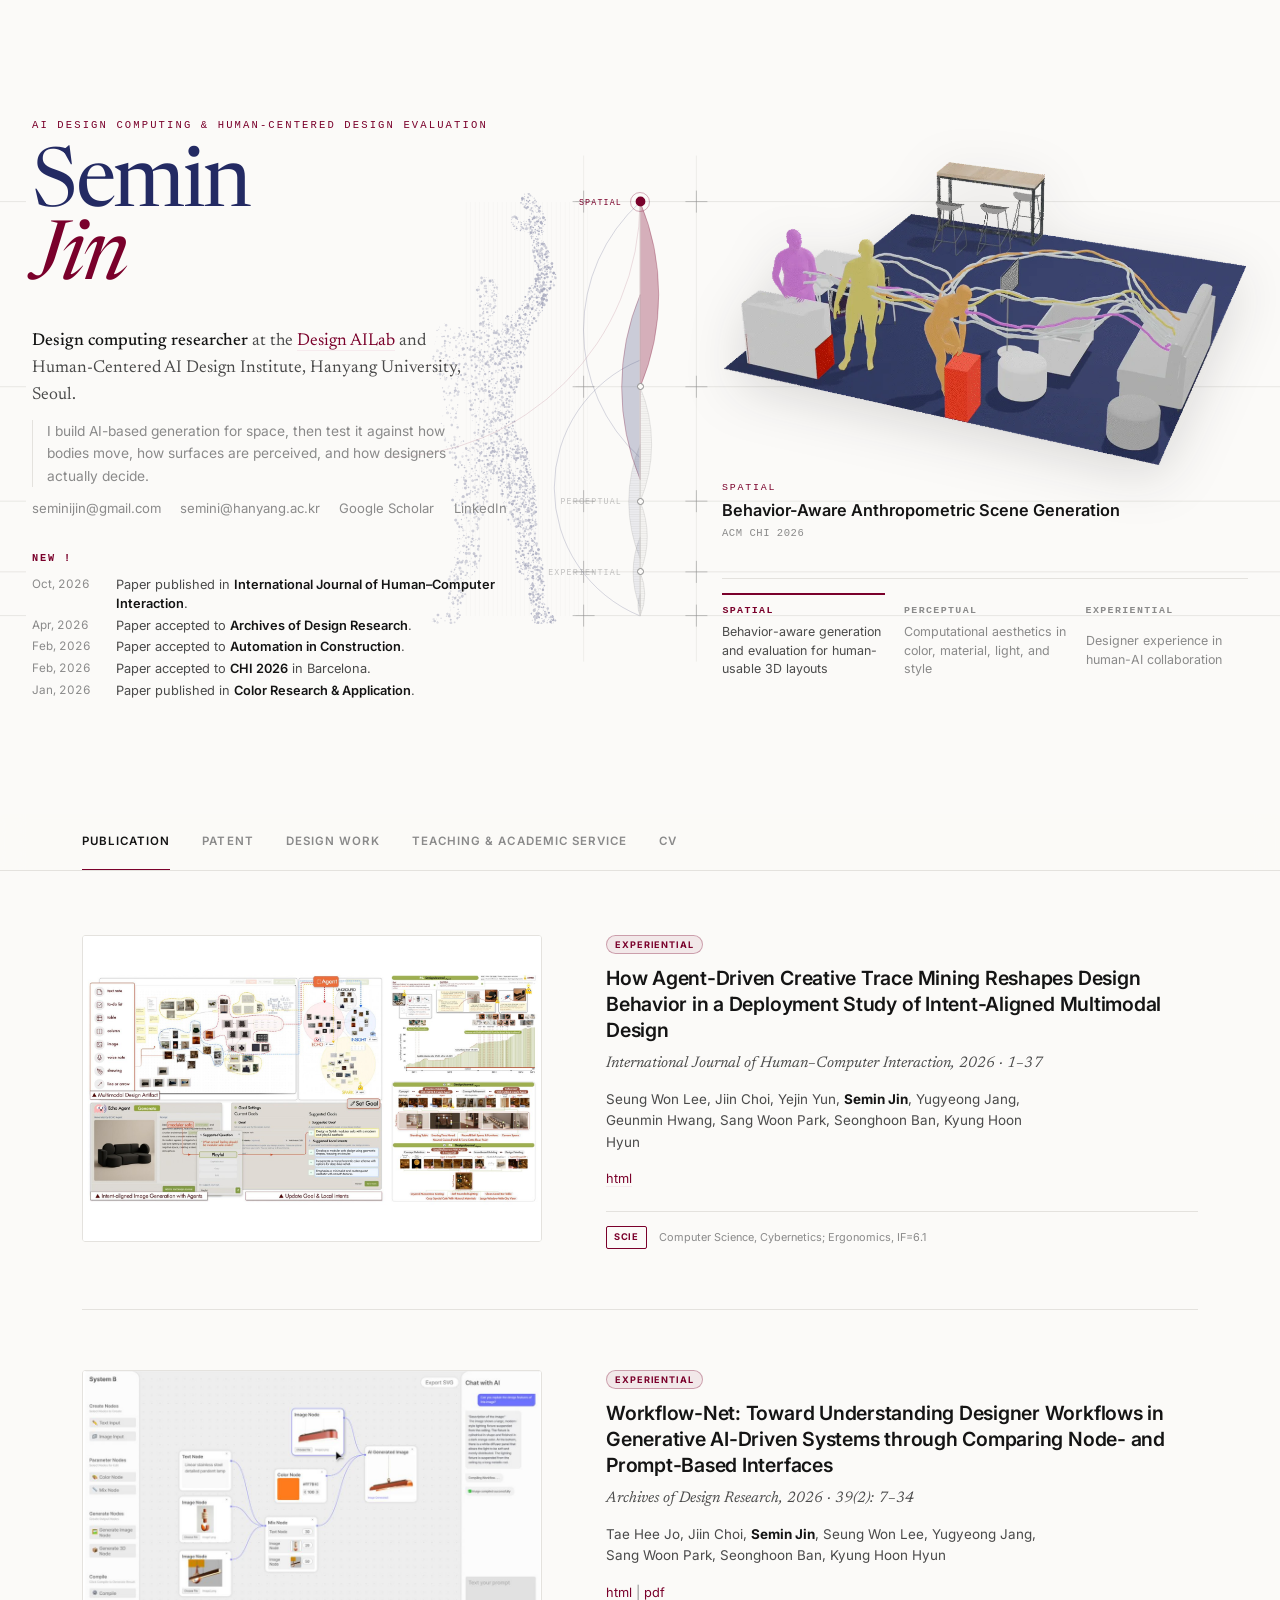
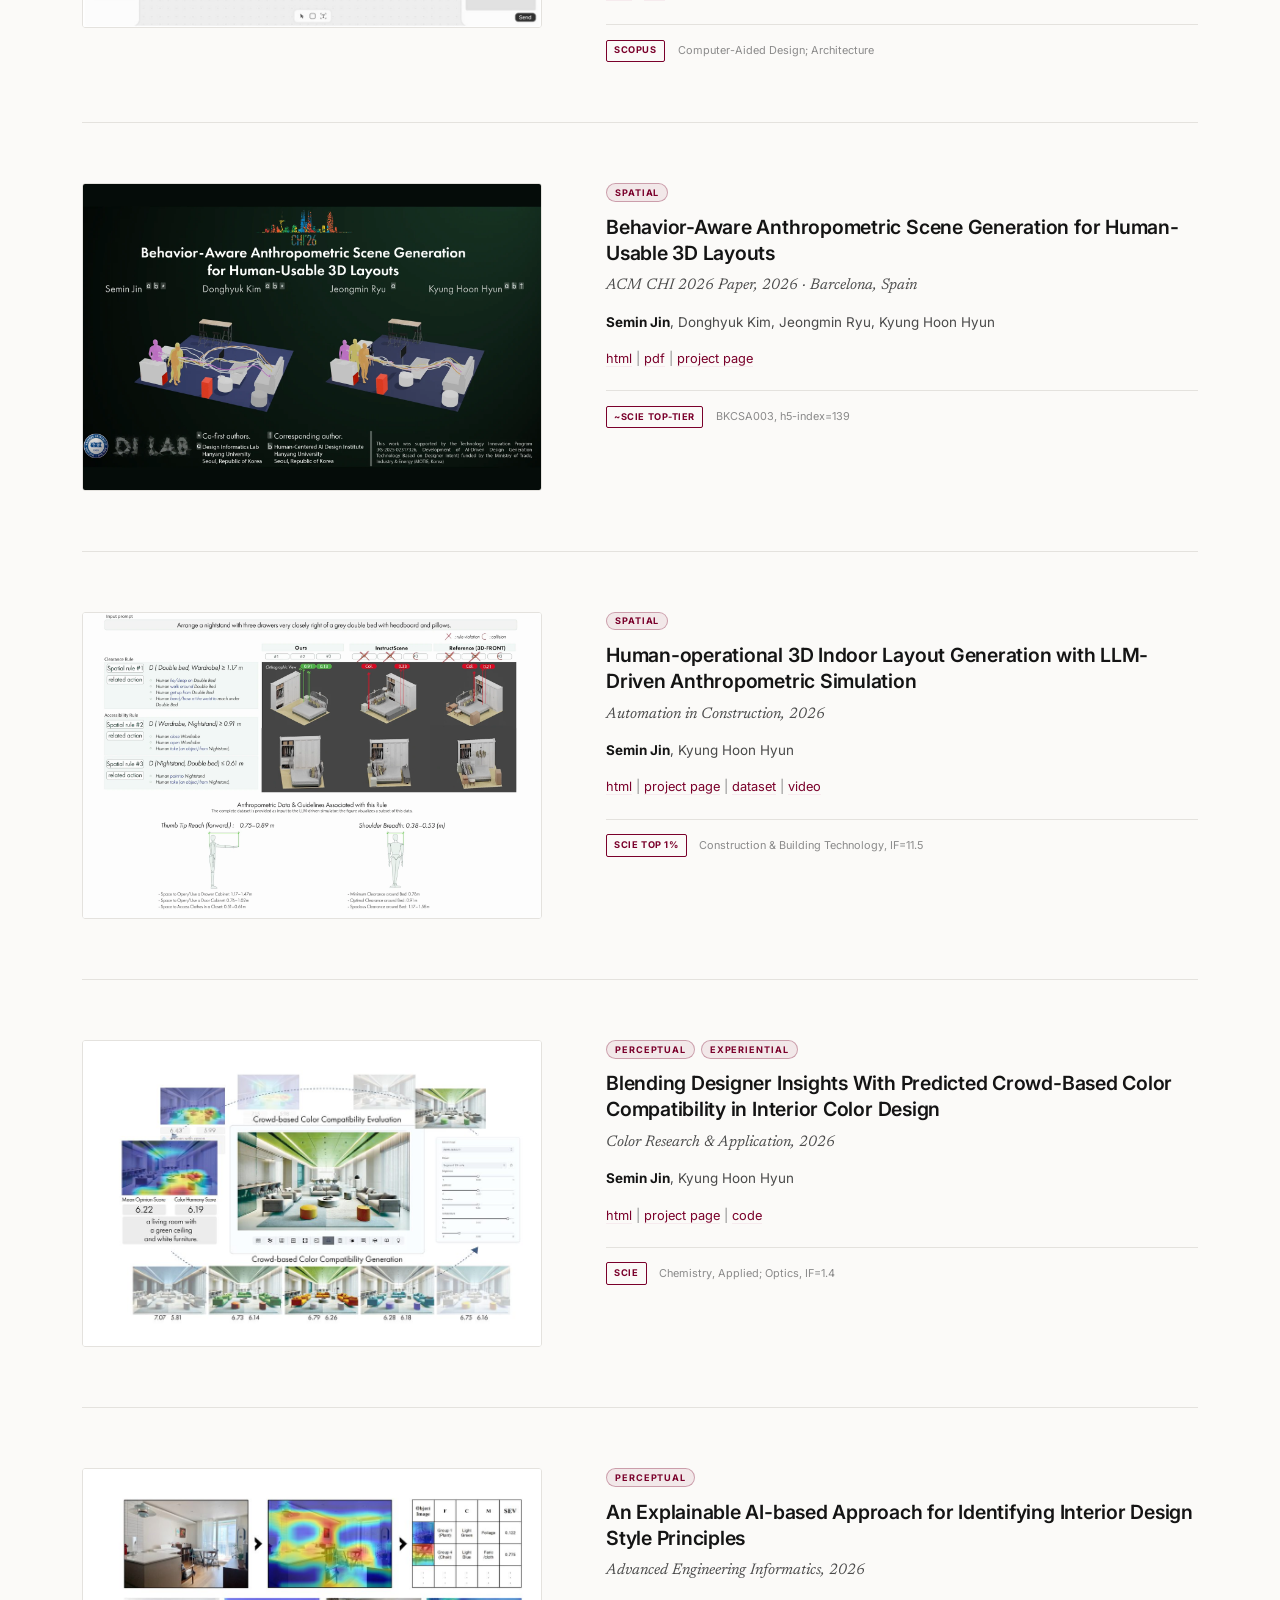
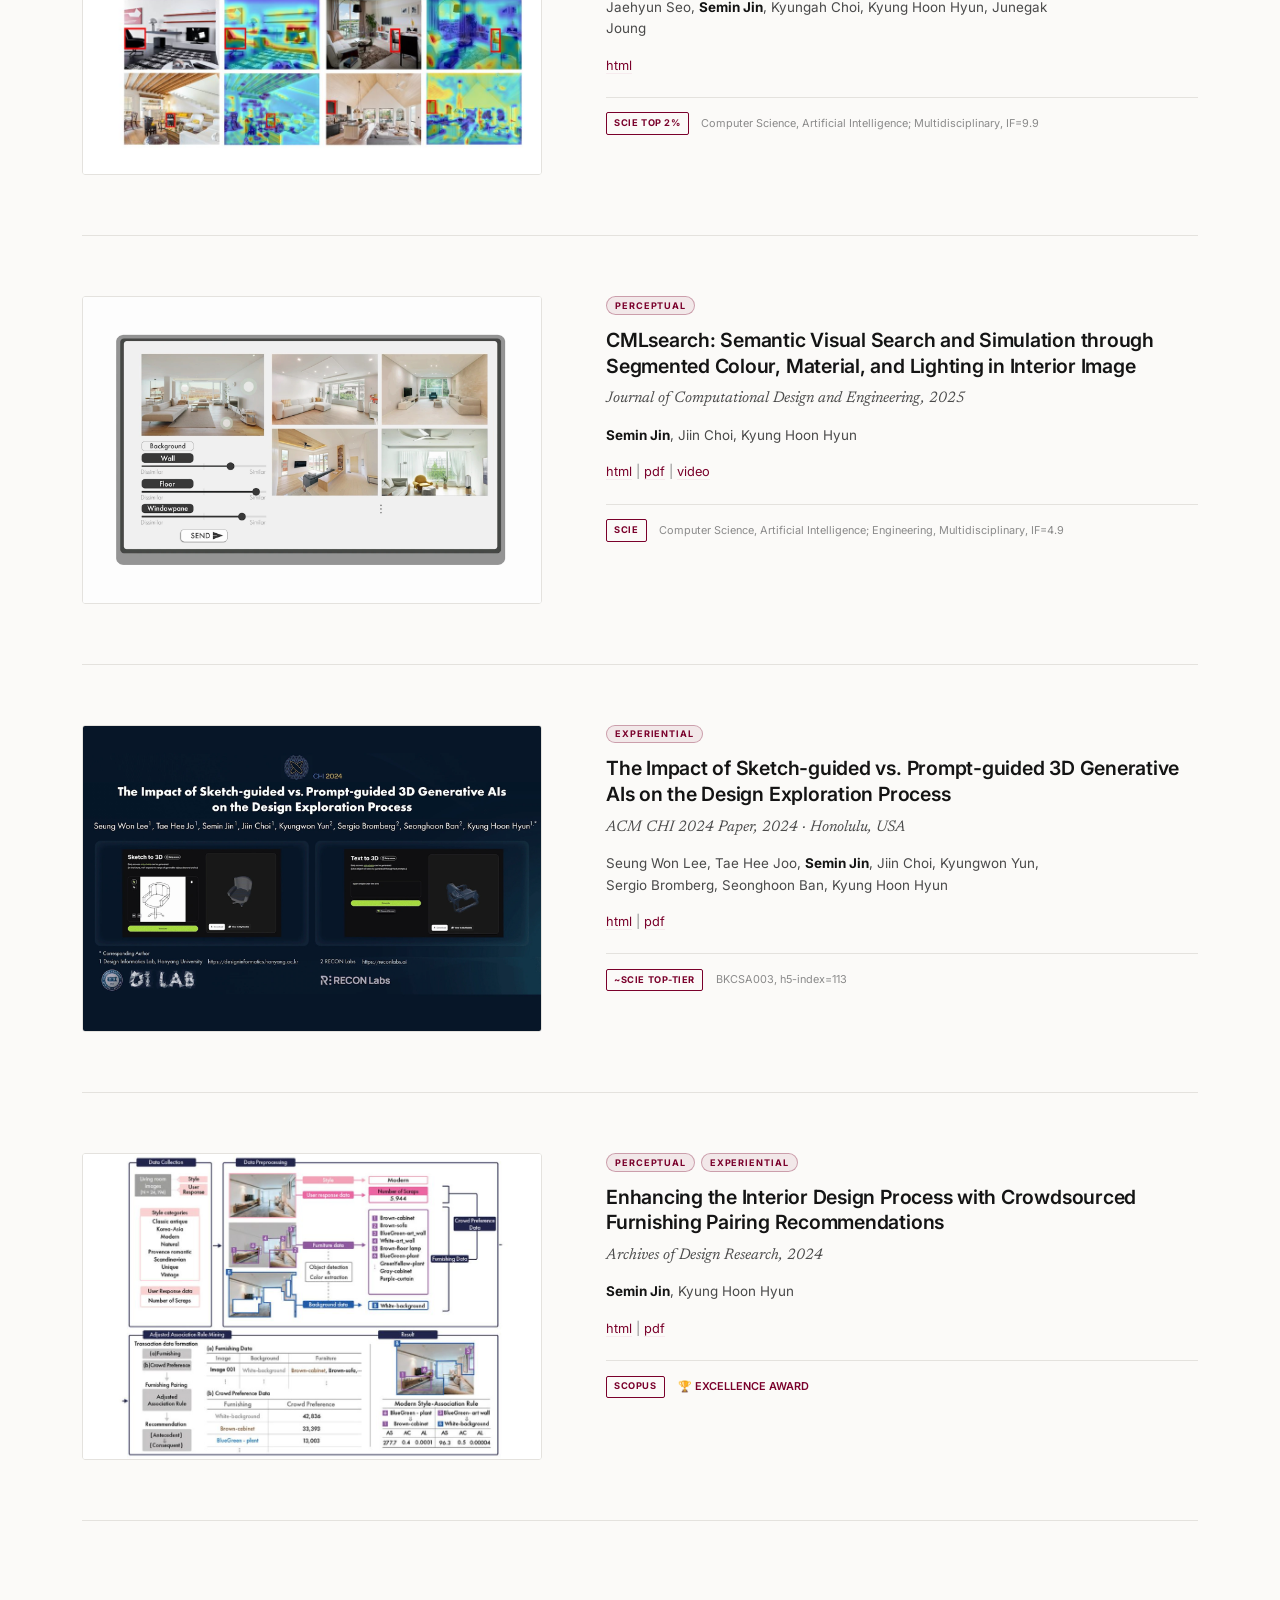
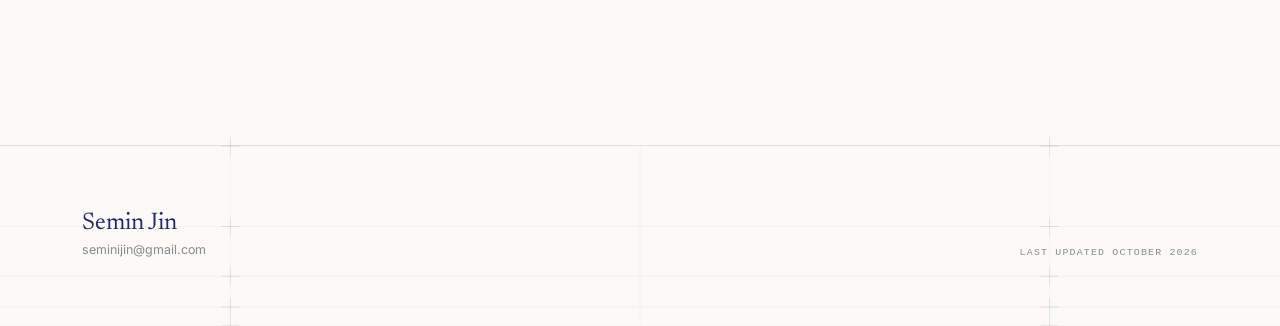
==== index.html @ e32bf622 "Add IJHCI 2026 paper (DesignJournal) with thumbnail - Publication: "How Agent-Driven Creative Trace " ====
<!doctype html>
<html lang="en">
<head>
<meta charset="utf-8">
<meta name="viewport" content="width=device-width, initial-scale=1">
<title>Semin Jin</title>
<meta name="description" content="Semin Jin — Post-doctoral researcher in Interior Architecture Design at Hanyang University. AI design computing and human-centered design evaluation.">
<link rel="preconnect" href="https://fonts.googleapis.com">
<link rel="preconnect" href="https://fonts.gstatic.com" crossorigin>
<link href="https://fonts.googleapis.com/css2?family=Inter:wght@400;500;600;700&family=Newsreader:ital,wght@0,400;0,500;1,400&display=swap" rel="stylesheet">
<link rel="stylesheet" href="assets/css/style.css?v=261012">
<!-- Google tag (gtag.js) -->
<script async src="https://www.googletagmanager.com/gtag/js?id=G-CXLMQJCP3H"></script>
<script>
  window.dataLayer = window.dataLayer || [];
  function gtag(){dataLayer.push(arguments);}
  gtag('js', new Date());
  gtag('config', 'G-CXLMQJCP3H');
</script>
</head>
<body>

<!-- ══════════════════════════════════════════════════
     HERO — 한 화면에 들어가는 고정 높이
       왼쪽  : 이름 · 소개 · 연락처 · News
       가운데: 모듈러 비례 레일 (등간격 아님) + 원호 수열
       오른쪽: 활성 스테이션 미디어 + 하단 가로 축 스트립
     ══════════════════════════════════════════════════ -->
<header class="hero">
  <div class="hero-text" id="hero-text"></div>
  <nav class="lens-rail" id="lens-rail" role="tablist" aria-label="research"></nav>
  <div class="hero-right">
    <div class="lens-stage" id="lens-stage"></div>
    <ul class="axis-strip" id="axis-strip"></ul>
  </div>
</header>

<nav class="tabs">
  <div class="tabs-inner" role="tablist">
    <button class="tab" role="tab" data-panel="publication" aria-selected="true">Publication</button>
    <button class="tab" role="tab" data-panel="patent"      aria-selected="false">Patent</button>
    <button class="tab" role="tab" data-panel="design"      aria-selected="false">Design Work</button>
    <button class="tab" role="tab" data-panel="teaching"    aria-selected="false">Teaching &amp; Academic Service</button>
    <button class="tab" role="tab" data-panel="cv"          aria-selected="false">CV</button>
  </div>
</nav>

<div class="wrap">
  <main id="panel" class="panel is-active"></main>
</div>

<footer class="foot" id="foot"></footer>

<script src="data/site.js?v=261012"></script>
<script src="assets/js/hero.js?v=261012"></script>
<script src="assets/js/app.js?v=261012"></script>
</body>
</html>
---- assets/css/style.css ----
/* ============================================================
   Semin Jin — seminjin.com
   ============================================================ */

:root{
  --ink:#141414;
  --ink-2:#4a4a4a;
  --ink-3:#8a8a8a;
  --line:#e4e2de;
  --bg:#fbfaf8;
  --bg-2:#ffffff;
  --accent:#7a002b;
  --accent-soft:#f6ebee;

  --sp-xs:.5rem; --sp-s:1rem; --sp-m:2rem; --sp-l:4rem; --sp-xl:7rem;
  --maxw:1180px;

  --sans:"Inter","Helvetica Neue",-apple-system,BlinkMacSystemFont,"Apple SD Gothic Neo","Pretendard",sans-serif;
  --serif:"Newsreader","Iowan Old Style","Times New Roman",serif;
  --mono:"SF Mono",ui-monospace,"JetBrains Mono",Menlo,monospace;
}

@media (prefers-color-scheme:dark){
  :root:not([data-theme="light"]){
    --ink:#f0eeea; --ink-2:#b4b0aa; --ink-3:#7e7a75;
    --line:#2b2926; --bg:#111110; --bg-2:#191817;
    --accent:#ef8fa5; --accent-soft:#2a1c1f;
  }
}

*,*::before,*::after{box-sizing:border-box}
html{-webkit-text-size-adjust:100%; scroll-behavior:smooth}
body{
  margin:0; overflow-x:hidden; background:var(--bg); color:var(--ink);
  font-family:var(--sans); font-size:15px; line-height:1.6;
  -webkit-font-smoothing:antialiased;
}
a{color:inherit}
img{max-width:100%; display:block}

.wrap{max-width:var(--maxw); margin:0 auto; padding:0 var(--sp-m)}

/* ---------- 탭 네비게이션 ---------- */
.tabs{
  position:sticky; top:0; z-index:20;
  background:color-mix(in srgb, var(--bg) 88%, transparent);
  backdrop-filter:saturate(180%) blur(12px);
  border-bottom:1px solid var(--line);
}
.tabs-inner{
  max-width:var(--maxw); margin:0 auto; padding:0 var(--sp-m);
  display:flex; gap:var(--sp-m); align-items:center;
  overflow-x:auto; scrollbar-width:none;
}
.tabs-inner::-webkit-scrollbar{display:none}
.tab{
  appearance:none; border:0; background:none; cursor:pointer;
  font:inherit; font-size:.72rem; font-weight:600; letter-spacing:.09em;
  text-transform:uppercase; color:var(--ink-3);
  padding:1.15rem 0; white-space:nowrap;
  border-bottom:2px solid transparent; margin-bottom:-1px;
  transition:color .18s;
}
.tab:hover{color:var(--ink)}
.tab[aria-selected="true"]{color:var(--ink); border-bottom-color:var(--accent)}

/* ---------- 논문 리스트 ---------- */
.panel{padding:var(--sp-l) 0 var(--sp-xl)}
.pub{
  display:grid; grid-template-columns:minmax(0,460px) minmax(0,1fr);
  gap:var(--sp-l); padding:3.75rem 0; border-bottom:1px solid var(--line);
  align-items:start;
}
.pub:first-child{padding-top:0}
@media (max-width:860px){
  .pub{grid-template-columns:1fr; gap:var(--sp-m); padding:2.5rem 0}
}
.pub-media{margin:0; position:relative; overflow:hidden; border-radius:3px}
.pub-thumb{
  border:1px solid var(--line); background:var(--bg-2); border-radius:3px;
  width:100%; height:auto; display:block;      /* 원본 비율 그대로 — 잘리지 않게 */
  transition:transform .55s cubic-bezier(.2,.7,.3,1);
}
.pub-media:hover .pub-thumb{transform:scale(1.02)}
.pub-thumb.empty{
  display:grid; place-content:center; color:var(--ink-3);
  font-size:.6rem; letter-spacing:.14em; aspect-ratio:16/10;
}
.pub-tags{display:flex; flex-wrap:wrap; gap:.35rem; margin-bottom:.8rem}
.tag{
  font-size:.57rem; font-weight:700; letter-spacing:.1em; text-transform:uppercase;
  color:var(--point); border:1px solid color-mix(in srgb, var(--point) 32%, transparent);
  background:color-mix(in srgb, var(--point) 7%, transparent);
  padding:.24rem .5rem; border-radius:999px; line-height:1;
}
.pub-title{font-size:1.22rem; font-weight:600; line-height:1.32; margin:0 0 .5rem; letter-spacing:-.012em}
.pub-venue{font-family:var(--serif); font-style:italic; color:var(--ink-2); font-size:.96rem; margin:0 0 .8rem}
.pub-authors{color:var(--ink-2); font-size:.84rem; margin:0 0 1rem; max-width:56ch}
.pub-authors b{color:var(--ink)}
.pub-links{font-size:.8rem; color:var(--ink-3)}
.pub-links a{color:var(--accent); text-decoration:none; border-bottom:1px solid var(--accent-soft)}
.pub-links a:hover{border-bottom-color:var(--accent)}
.pub-meta{
  margin-top:1.3rem; padding-top:.9rem; border-top:1px solid var(--line);
  display:flex; flex-wrap:wrap; align-items:center; gap:.45rem .8rem;
  font-size:.68rem; color:var(--ink-3);
}
.badge{
  display:inline-block; font-size:.58rem; font-weight:700; letter-spacing:.06em;
  border:1px solid var(--accent); color:var(--accent);
  padding:.18rem .45rem; border-radius:2px;
}
.award{color:var(--accent); font-weight:600; font-size:.68rem}

/* ---------- 특허 ---------- */
.patent{padding:var(--sp-m) 0; border-bottom:1px solid var(--line)}
.patent:first-child{padding-top:0}
.patent-ko{font-size:.9rem; font-weight:600; line-height:1.5; margin:0 0 .25rem}
.patent-en{color:var(--ink-2); font-size:.82rem; font-style:italic; margin:0 0 .7rem}
.patent-authors{font-size:.8rem; color:var(--ink-2); margin:0 0 .3rem}
.patent-no{font-size:.75rem; color:var(--ink-3)}

/* ---------- 디자인 워크 ---------- */
.work{padding:var(--sp-m) 0; border-bottom:1px solid var(--line)}
.work:first-child{padding-top:0}
.work-title{font-family:var(--serif); font-size:1.35rem; font-weight:500; margin:0 0 .4rem}
.work-meta{font-size:.76rem; color:var(--ink-3); margin:0 0 .3rem; white-space:pre-line}
.work-desc{color:var(--ink-2); font-size:.85rem; max-width:62ch; margin:.8rem 0 0}
.work-gallery{display:grid; grid-template-columns:repeat(auto-fill,minmax(200px,1fr)); gap:.6rem; margin-top:var(--sp-s)}
.work-gallery img{border-radius:2px; border:1px solid var(--line)}

/* ---------- 강의/서비스 ---------- */
.section-h{
  font-size:.72rem; font-weight:700; letter-spacing:.09em; text-transform:uppercase;
  color:var(--accent); margin:0 0 var(--sp-s);
}
.list-row{display:grid; grid-template-columns:120px 1fr; gap:var(--sp-s);
  padding:.6rem 0; border-bottom:1px solid var(--line); font-size:.85rem}
.list-row .y{color:var(--ink-3); font-variant-numeric:tabular-nums}
.plain li{list-style:none; padding:.6rem 0; border-bottom:1px solid var(--line); font-size:.85rem}
.plain{margin:0; padding:0}

.panel{display:none}
.panel.is-active{display:block; animation:fade .35s ease}
@keyframes fade{from{opacity:0; transform:translateY(6px)} to{opacity:1; transform:none}}

.btn{
  display:inline-block; text-decoration:none; font-size:.78rem; font-weight:600;
  letter-spacing:.04em; border:1px solid var(--accent); color:var(--accent);
  padding:.6rem 1.1rem; border-radius:2px; transition:background .18s,color .18s;
}
.btn:hover{background:var(--accent); color:var(--bg)}


/* ============================================================
   프로젝트 슬라이더 + CV 뷰어
   ============================================================ */
.slider{margin:var(--sp-s) 0 var(--sp-m); outline:none}
.slider:focus-visible .stage{outline:2px solid var(--accent); outline-offset:3px}

.stage{
  position:relative; background:#fff; border:1px solid var(--line);
  border-radius:2px; overflow:hidden; aspect-ratio:16/10;
}
.slide{position:absolute; inset:0; opacity:0; visibility:hidden; transition:opacity .3s}
.slide.on{opacity:1; visibility:visible}
.slide img{width:100%; height:100%; object-fit:contain}
.slide iframe{width:100%; height:100%; border:0; display:block}

.nav{
  position:absolute; top:50%; transform:translateY(-50%);
  appearance:none; cursor:pointer; width:34px; height:34px; border-radius:50%;
  border:1px solid var(--line); background:color-mix(in srgb,#fff 88%,transparent);
  color:var(--ink); font-size:1.1rem; line-height:1;
  display:grid; place-content:center; transition:.16s; opacity:0;
}
.stage:hover .nav, .slider:focus-within .nav{opacity:1}
.nav:hover{background:var(--accent); color:#fff; border-color:var(--accent)}
.nav.prev{left:10px} .nav.next{right:10px}
@media (hover:none){.nav{opacity:1}}

.counter{
  position:absolute; right:10px; bottom:10px;
  font-family:var(--mono); font-size:.66rem; letter-spacing:.06em;
  background:color-mix(in srgb,#fff 88%,transparent); color:var(--ink-2);
  padding:.2rem .5rem; border-radius:2px; border:1px solid var(--line);
}

.thumbs{display:flex; gap:.4rem; margin-top:.5rem; flex-wrap:wrap}
.thumb{
  appearance:none; cursor:pointer; padding:0; width:68px; height:44px;
  border:1px solid var(--line); border-radius:2px; overflow:hidden;
  background:#fff; opacity:.55; transition:.16s;
}
.thumb img{width:100%; height:100%; object-fit:cover}
.thumb:hover{opacity:.85}
.thumb.on{opacity:1; border-color:var(--accent); box-shadow:0 0 0 1px var(--accent)}
.thumb-play{color:var(--accent); font-size:.9rem}

/* CV */
.cv-bar{
  display:flex; align-items:center; justify-content:space-between;
  gap:var(--sp-s); flex-wrap:wrap; margin-bottom:var(--sp-s);
}
.cv-note{color:var(--ink-2); font-size:.82rem; max-width:44ch}
.cv-view{
  width:100%; height:min(78vh,900px); border:1px solid var(--line);
  border-radius:2px; background:#fff; display:block;
}
@media (max-width:760px){
  .cv-view{height:60vh}
  .thumb{width:56px; height:38px}
}
.cv-fallback{font-size:.78rem; color:var(--ink-3); margin:.7rem 0 0; text-align:center}
.cv-fallback a{color:var(--accent)}

[hidden]{display:none !important}

/* 슬라이드 캡션 */
.caps{position:relative; margin-top:.9rem; min-height:5.5rem}
.cap{position:absolute; inset:0; opacity:0; visibility:hidden; transition:opacity .28s}
.cap.on{opacity:1; visibility:visible; position:relative}
.cap-title{
  font-size:.82rem; font-weight:700; letter-spacing:.01em;
  color:var(--accent); margin:0 0 .35rem;
}
.cap-text{font-size:.82rem; line-height:1.6; color:var(--ink-2); max-width:64ch; margin:0}
@media (max-width:760px){.caps{min-height:9rem}}

/* 논문 썸네일 — 호버하면 움직임 */
/* ============================================================
   HERO — Research Turntable
   ============================================================ */
:root{
  --navy:#232a63;
  --point:#7a002b;
  --floor:#aeb8d6;
  --floor-line:#96a1c6;
}
@media (prefers-color-scheme:dark){
  :root:not([data-theme="light"]){
    --navy:#aab4ee; --point:#ef8fa5;
    --floor:#252b45; --floor-line:#3f4870;
  }
}

/* ============================================================
   히어로 — 한 화면. 가운데 수직선이 축, 노드는 모듈러 비례.
   ============================================================ */
:root{ --gap-in:.4rem; --rail-w:88px; }

.hero-plate{position:absolute; inset:0; pointer-events:none; z-index:0; overflow:visible}
.pl-rule{stroke:var(--line); stroke-width:.9; opacity:.9}
.pl-vert{stroke:var(--line); stroke-width:.9; opacity:.6}
.pl-cross{stroke:var(--ink-3); stroke-width:1; opacity:.5; fill:none}
.pl-arc{fill:none; stroke:var(--point); stroke-width:.8; opacity:.16}

.hero-grid{position:absolute; inset:0; pointer-events:none; z-index:0}
.hero-figure{position:absolute; pointer-events:none; z-index:0; opacity:.5}
.hero-figure .pose{
  position:absolute; inset:0; width:100%; height:100%; object-fit:contain;
  display:block; opacity:0; transition:opacity .5s ease;
}
.hero-figure .pose.on{opacity:1}
.hero-figure svg{display:block; overflow:visible}
@media (max-width:980px){.hero-figure{display:none}}
.grid-line{position:absolute; height:1px; background:var(--line); opacity:.4}
.grid-line.major{opacity:.8}
.hero > *:not(.hero-grid):not(.hero-figure):not(.hero-plate){position:relative; z-index:1}

.hero{
  position:relative;
  display:grid;
  grid-template-columns:minmax(0,1fr) var(--rail-w) minmax(0,1fr);
  column-gap:clamp(1.4rem,3vw,2.8rem);
  align-items:center;                       /* 늘이지 않고 가운데 정렬 */
  max-width:1400px; margin:0 auto; padding:clamp(1.2rem,2.4vh,2rem) var(--sp-m) clamp(1rem,2vh,1.6rem);
  min-height:calc(100svh - 5.4rem);
}
@media (max-width:980px){
  .hero{grid-template-columns:1fr; min-height:0; row-gap:var(--sp-m); padding:var(--sp-m)}
}

/* ---------- 왼쪽 : 촘촘하게 ---------- */
.hero-text{display:flex; flex-direction:column; gap:1.9rem}
.id-block{display:grid; gap:1rem}
.hero-eyebrow{
  margin:0; font-family:var(--mono); font-size:.66rem; letter-spacing:.2em;
  text-transform:uppercase; color:var(--point); line-height:1.7;
}
@media (max-width:720px){.hero-eyebrow{font-size:.58rem; letter-spacing:.13em}}
.hero-name{
  font-family:var(--serif); font-weight:400;
  font-size:clamp(3rem,6.4vw,5.2rem); line-height:.9;
  letter-spacing:-.03em; margin:0; color:var(--navy);
}
.hero-name em{font-style:italic; color:var(--point)}

.who-block{display:grid; gap:.7rem}
.hero-bio{
  font-family:var(--serif); font-size:1.08rem; line-height:1.55;
  color:var(--ink-2); margin:0; max-width:44ch;
}
.hero-bio b{color:var(--ink); font-weight:500}
.hero-bio a{color:var(--point); text-decoration:none; border-bottom:1px solid var(--accent-soft)}
.hero-bio a:hover{border-bottom-color:var(--point)}
.hero-statement{
  margin:0; font-size:.86rem; line-height:1.62; color:var(--ink-3);
  max-width:46ch; padding-left:.85rem; border-left:1px solid var(--line);
}
.hero-contact{display:flex; flex-wrap:wrap; gap:.35rem 1.2rem; font-size:.82rem}
.hero-contact a{
  color:var(--ink-3); text-decoration:none;
  border-bottom:1px solid transparent; transition:color .18s,border-color .18s;
}
.hero-contact a:hover{color:var(--point); border-bottom-color:var(--point)}

.news-h{
  margin:0 0 .6rem; color:var(--point);
  font-family:var(--mono); font-size:.64rem; font-weight:700;
  letter-spacing:.18em; text-transform:uppercase;
}
.news-block ul{margin:0; padding:0; display:grid; gap:.2rem}
.news-block li{
  list-style:none; display:grid; grid-template-columns:4.6rem 1fr; gap:.65rem;
  color:var(--ink-2); font-size:.8rem; line-height:1.45;
}
.news-block .d{color:var(--ink-3); font-variant-numeric:tabular-nums; font-size:.73rem}
.news-block .t{display:block}
.news-block b{color:var(--ink); font-weight:600}

/* ---------- 가운데 레일 : 짧게, 미디어에 맞춰 ---------- */
.lens-rail{position:relative; width:var(--rail-w); height:clamp(300px,46svh,440px)}
@media (max-width:980px){
  .lens-rail{width:100%; height:56px; max-width:320px; margin:0 auto}
}
.rail-arcs{position:absolute; top:0; overflow:visible; pointer-events:none; color:var(--ink-3)}
.band{color:var(--ink-3); opacity:.16}
.arc-big{fill:none; stroke:var(--navy); stroke-width:.9; opacity:.2}
.leaf .half{
  stroke:var(--ink-3); stroke-width:.55; stroke-opacity:.35;
  transition:fill .5s, stroke .5s, stroke-opacity .5s;
}
.leaf .half.l{fill:color-mix(in srgb, var(--navy) 7%, transparent)}
.leaf .half.r{fill:color-mix(in srgb, var(--ink-3) 6%, transparent)}
.leaf.on .half{stroke:var(--point); stroke-opacity:.5}
.leaf.on .half.l{fill:color-mix(in srgb, var(--navy) 22%, transparent)}
.leaf.on .half.r{fill:color-mix(in srgb, var(--point) 30%, transparent)}
.hatch{stroke:none; opacity:.45; color:var(--ink-3); transition:opacity .5s}
.leaf.on .hatch{opacity:0}

.rail-line{
  position:absolute; top:0; bottom:0; left:50%; width:1px;
  background:var(--line); transform:translateX(-50%); overflow:hidden;
}
.rail-fill{
  display:block; width:100%; height:100%; background:var(--point);
  transform-origin:top center; transform:scaleY(0);
  transition:transform .68s cubic-bezier(.22,1,.28,1);
}
.lens-node{
  appearance:none; border:0; background:none; padding:0; cursor:pointer;
  position:absolute; left:50%; width:20px; height:20px;
  transform:translate(-50%,-50%); display:grid; place-items:center;
}
.node-dot{
  width:7px; height:7px; border-radius:50%;
  background:var(--bg); border:1px solid var(--ink-3);
  transition:background .3s, border-color .3s, transform .3s;
}
.lens-node:hover .node-dot{border-color:var(--point); transform:scale(1.25)}
.lens-node[aria-selected="true"] .node-dot{
  background:var(--point); border-color:var(--point); transform:scale(1.4);
}
.lens-node[aria-selected="true"]::after{
  content:""; position:absolute; width:20px; height:20px; border-radius:50%;
  border:1px solid var(--point); opacity:.3;
}
/* 모듈러 비례 눈금 */
.node-tick{
  position:absolute; right:calc(100% + .5rem); top:50%; transform:translateY(-50%);
  font-family:var(--mono); font-size:.52rem; letter-spacing:.14em;
  text-transform:uppercase; color:var(--ink-3); opacity:.5;
  white-space:nowrap; pointer-events:none; transition:color .3s, opacity .3s;
}
.lens-node[aria-selected="true"] .node-tick{color:var(--point); opacity:1}
@media (max-width:980px){.node-tick{display:none}}

/* ---------- 오른쪽 ---------- */
.hero-right{display:flex; flex-direction:column; gap:.9rem}
.lens-stage{position:relative; display:grid}
.lens-panel{
  grid-area:1/1; display:flex; flex-direction:column; gap:.8rem; justify-content:center;
  transition:transform .62s cubic-bezier(.22,1,.28,1), opacity .2s ease;
  will-change:transform,opacity;
}
.lens-panel.on{
  transform:none; opacity:1; z-index:2; pointer-events:auto;
  transition:transform .62s cubic-bezier(.22,1,.28,1), opacity .3s ease .22s;
}
.lens-panel.before{transform:translateY(-3%); opacity:0; z-index:1; pointer-events:none}
.lens-panel.after {transform:translateY(3%);  opacity:0; z-index:1; pointer-events:none}

/* 미디어는 이미지에 딱 맞게 — 흰 여백 없음 */
.lens-media{
  margin:0; border-radius:2px; overflow:hidden; align-self:start;
  border:1px solid var(--line); background:var(--bg-2);
}
.lens-media img{display:block; width:100%; height:auto}
.lens-panel.is-cutout .lens-media{border:0; background:none; overflow:visible}
.lens-panel.is-cutout .lens-media img{filter:drop-shadow(0 14px 26px rgba(20,20,30,.14))}

.lens-info{display:grid; gap:.2rem}
.lens-key{
  font-family:var(--mono); font-size:.62rem; letter-spacing:.18em;
  text-transform:uppercase; color:var(--point);
}
.lens-link{
  font-size:1.02rem; font-weight:600; color:var(--ink); text-decoration:none;
  justify-self:start; border-bottom:1px solid transparent; line-height:1.35;
}
.lens-link:hover{border-bottom-color:var(--point)}
.lens-venue{font-family:var(--mono); font-size:.66rem; color:var(--ink-3); letter-spacing:.05em}

.axis-strip{
  margin:0; padding:.85rem 0 0; list-style:none;
  display:grid; grid-template-columns:repeat(3,minmax(0,1fr)); gap:1.2rem;
  border-top:1px solid var(--line);
}
@media (max-width:620px){.axis-strip{grid-template-columns:1fr; gap:.6rem}}
.axis{cursor:pointer; display:grid; gap:.25rem; padding-top:.5rem;
  border-top:2px solid transparent; transition:border-color .3s}
.axis.on{border-top-color:var(--point)}
.axis-name{
  font-family:var(--mono); font-size:.62rem; font-weight:700;
  letter-spacing:.14em; text-transform:uppercase;
  color:var(--ink-3); transition:color .3s;
}
.axis.on .axis-name{color:var(--point)}
.axis-desc{font-size:.78rem; line-height:1.5; color:var(--ink-3); transition:color .3s}
.axis.on .axis-desc{color:var(--ink-2)}

@media (prefers-reduced-motion:reduce){
  .lens-panel{transition:opacity .3s}
  .lens-panel.before,.lens-panel.after{transform:none}
  .rail-fill,.hatch{transition:none}
}

/* ============================================================
   푸터 — 히어로의 격자 어휘를 아주 옅게 반복
   ============================================================ */
.foot{
  position:relative; margin-top:var(--sp-xl);
  border-top:1px solid var(--line); background:var(--bg);
  min-height:180px; display:flex; align-items:center;
}
.foot-grid{position:absolute; inset:0; pointer-events:none; overflow:visible}
.fg-rule{stroke:var(--line); stroke-width:.9; opacity:.45}
.fg-vert{stroke:var(--line); stroke-width:.9; opacity:.3}
.fg-cross{stroke:var(--ink-3); stroke-width:1; opacity:.22; fill:none}

.foot-inner{
  position:relative; z-index:1; width:100%;
  display:flex; justify-content:space-between; align-items:flex-end;
  gap:var(--sp-m); padding-top:var(--sp-m); padding-bottom:var(--sp-m);
}
@media (max-width:620px){
  .foot-inner{flex-direction:column; align-items:flex-start; gap:.9rem}
}
.foot-id{display:grid; gap:.3rem}
.foot-name{
  font-family:var(--serif); font-size:1.5rem; color:var(--navy); line-height:1;
}
.foot-id a{
  font-size:.78rem; color:var(--ink-3); text-decoration:none;
  border-bottom:1px solid transparent; transition:color .18s, border-color .18s;
  justify-self:start;
}
.foot-id a:hover{color:var(--point); border-bottom-color:var(--point)}
.foot-meta{
  font-family:var(--mono); font-size:.62rem; letter-spacing:.12em;
  text-transform:uppercase; color:var(--ink-3);
}

/* ============================================================
   모바일 — 수직 레일을 가로 스트립으로
   간격은 데스크탑과 같은 2단계: 그룹 안 .4rem / 그룹 사이 1.7rem
   ============================================================ */
@media (max-width:980px){
  .hero{
    padding:var(--sp-m) var(--sp-m) var(--sp-s);
    row-gap:1.7rem;                       /* 텍스트 · 레일 · 미디어 = 세 덩어리 */
  }

  /* ── 왼쪽 덩어리들 ── */
  .hero-text{gap:1.7rem}                  /* 그룹 사이 */
  .id-block{gap:.7rem}                    /* 눈썹 ↔ 이름 : 한 덩어리 */
  .hero-name{font-size:clamp(2.6rem,13vw,3.6rem)}
  .who-block{gap:.75rem}                  /* 소개 ↔ 철학 ↔ 연락처 */
  .hero-statement{font-size:.82rem; padding-left:.7rem}
  .hero-contact{gap:.4rem 1rem; font-size:.78rem}
  .news-block ul{gap:.4rem}
  .news-h{margin-bottom:.55rem}

  /* ── 가운데: 가로 레일 ── */
  .lens-rail{
    width:100%; max-width:none; height:34px; margin:0;
    border-top:1px solid var(--line); padding-top:16px;
  }
  .rail-line{
    top:calc(50% + 8px); bottom:auto; left:0; right:0;
    width:auto; height:1px; transform:none;
  }
  .rail-fill{transform-origin:left center; transform:scaleX(0)}
  .lens-node{transform:translate(-50%,-50%); width:26px; height:26px}
  .lens-node[aria-selected="true"]::after{width:22px; height:22px}
  .node-tick{display:none}
  .hero-figure{display:none}

  /* ── 오른쪽: 미디어 덩어리 ── */
  .hero-right{gap:.75rem}                 /* 미디어 ↔ 설명 : 한 덩어리 */
  .lens-info{gap:.25rem}
  .lens-panel{gap:.75rem}
  .lens-panel.before{transform:translateY(-1.5%)}
  .lens-panel.after {transform:translateY(1.5%)}

  /* 축 스트립은 별개 덩어리 — 위쪽 여백을 크게 */
  .axis-strip{margin-top:.95rem; padding-top:.95rem; gap:.75rem}
  .axis-desc{font-size:.7rem; line-height:1.45}
  .axis-name{font-size:.54rem; letter-spacing:.1em}

  /* ── 히어로와 탭을 확실히 끊는다 ── */
  .tabs{margin-top:1.7rem; border-top:1px solid var(--line)}
  .tabs-inner{gap:1.2rem}
  .tab{font-size:.66rem; padding:.95rem 0}
  .panel{padding:var(--sp-m) 0 var(--sp-l)}
}

@media (max-width:520px){
  .axis-strip{grid-template-columns:1fr; gap:.45rem}
  .axis{
    display:grid; grid-template-columns:5.6rem 1fr; gap:.6rem;
    align-items:baseline; padding-top:.45rem; border-top:1px solid var(--line);
  }
  .axis.on{border-top-color:var(--point)}
  .hero-news li{grid-template-columns:4.2rem 1fr; gap:.5rem}
}
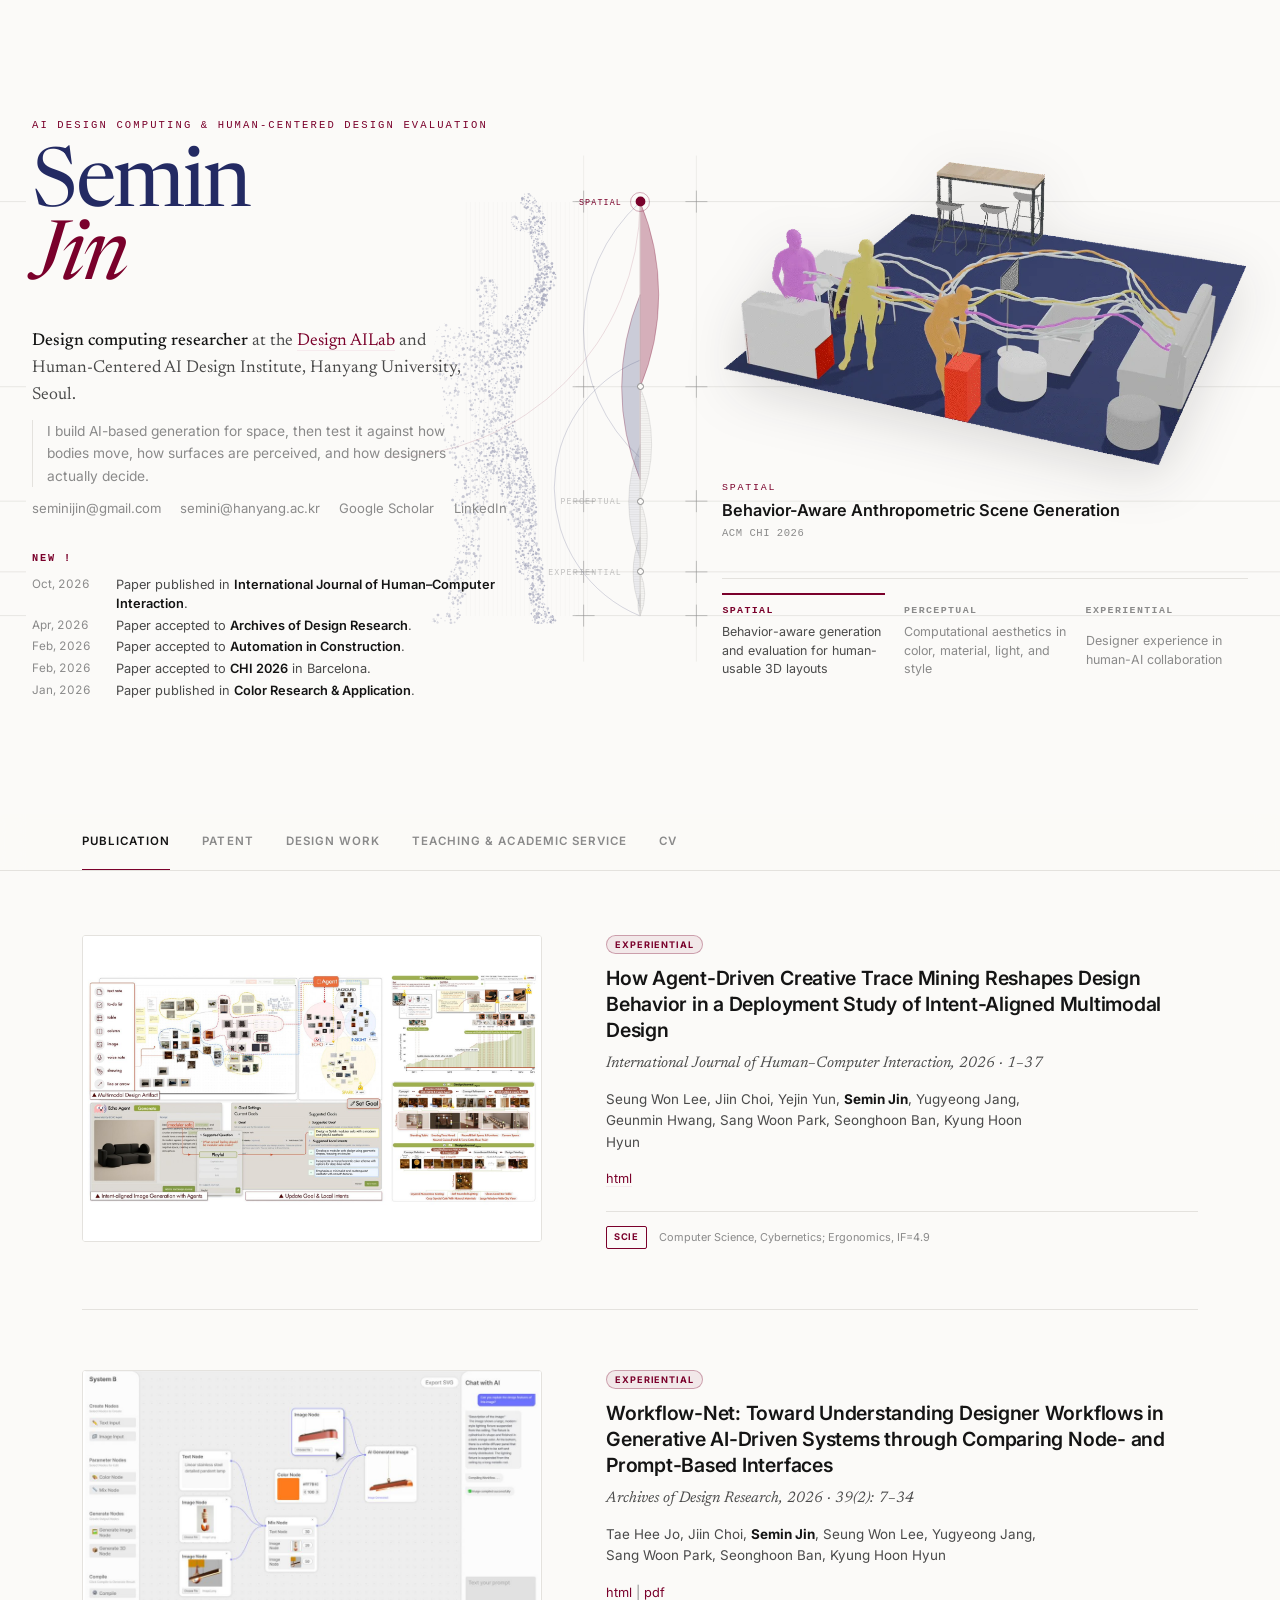
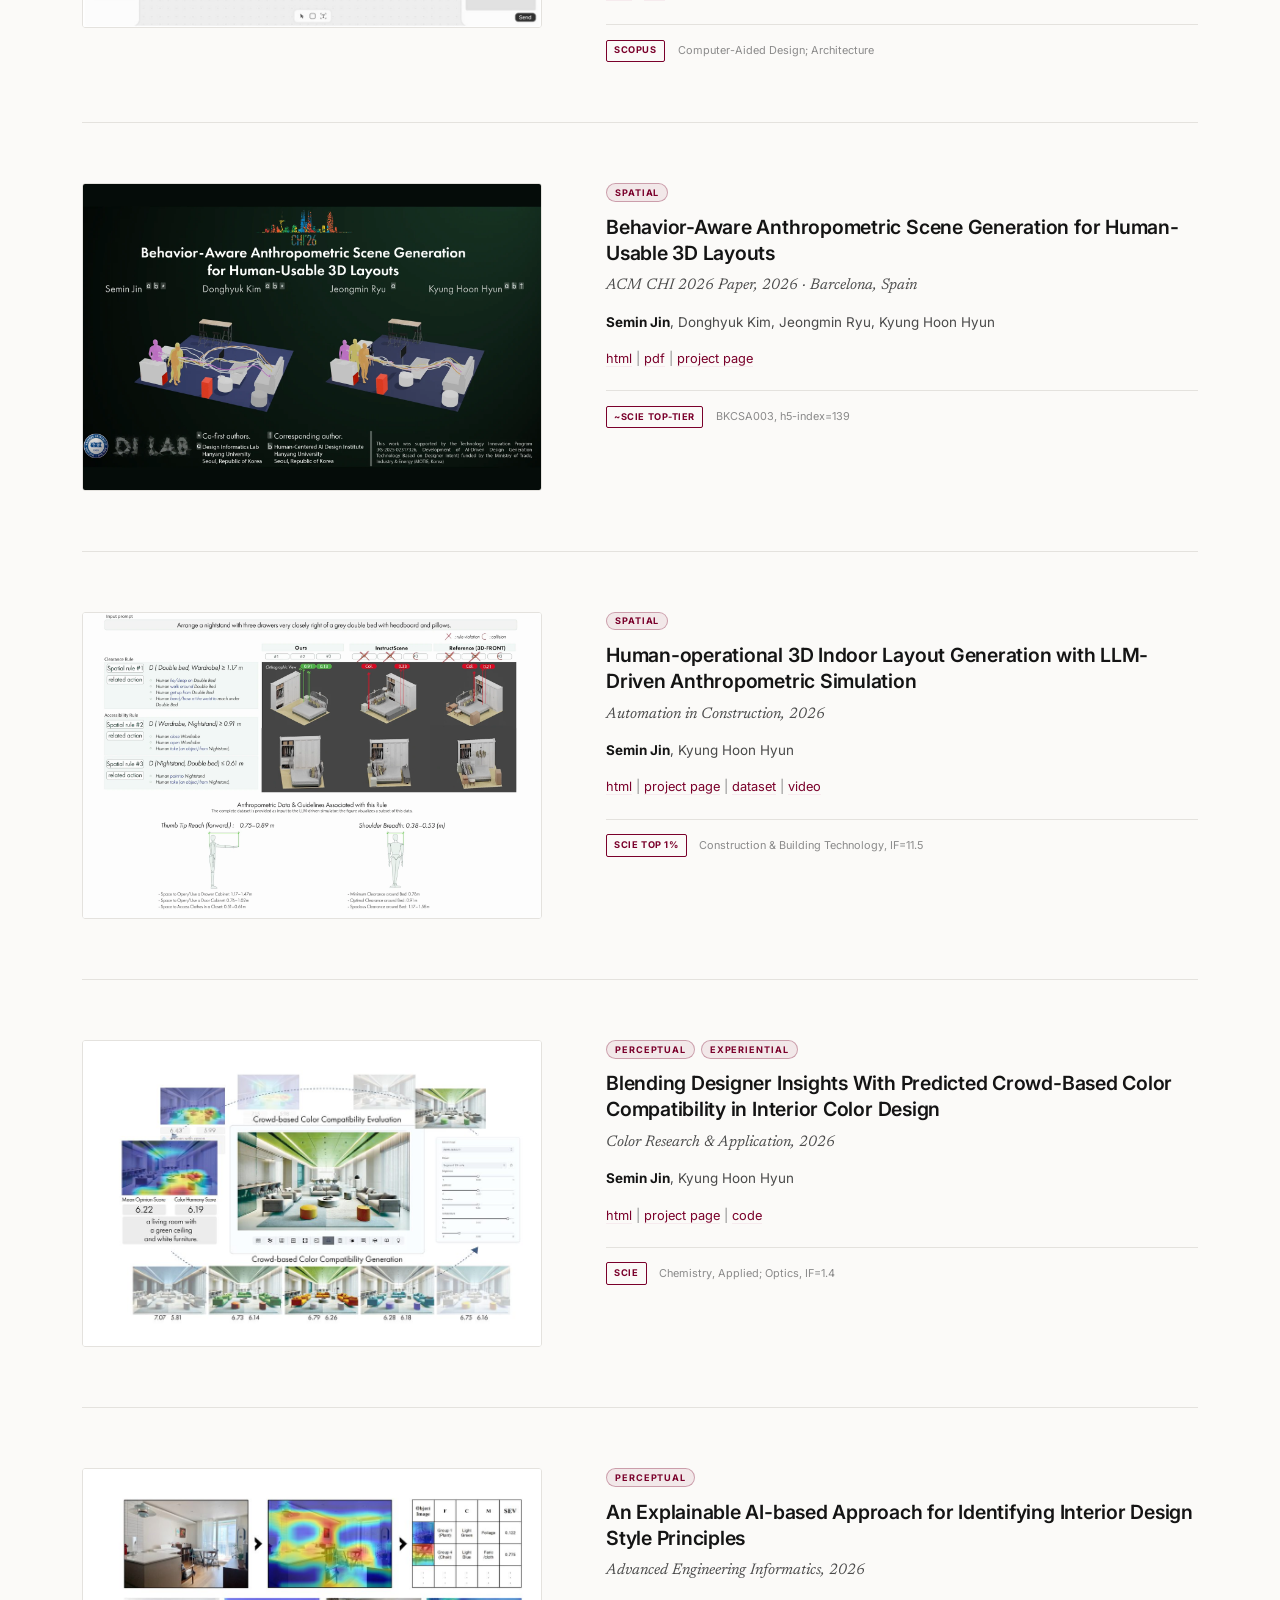
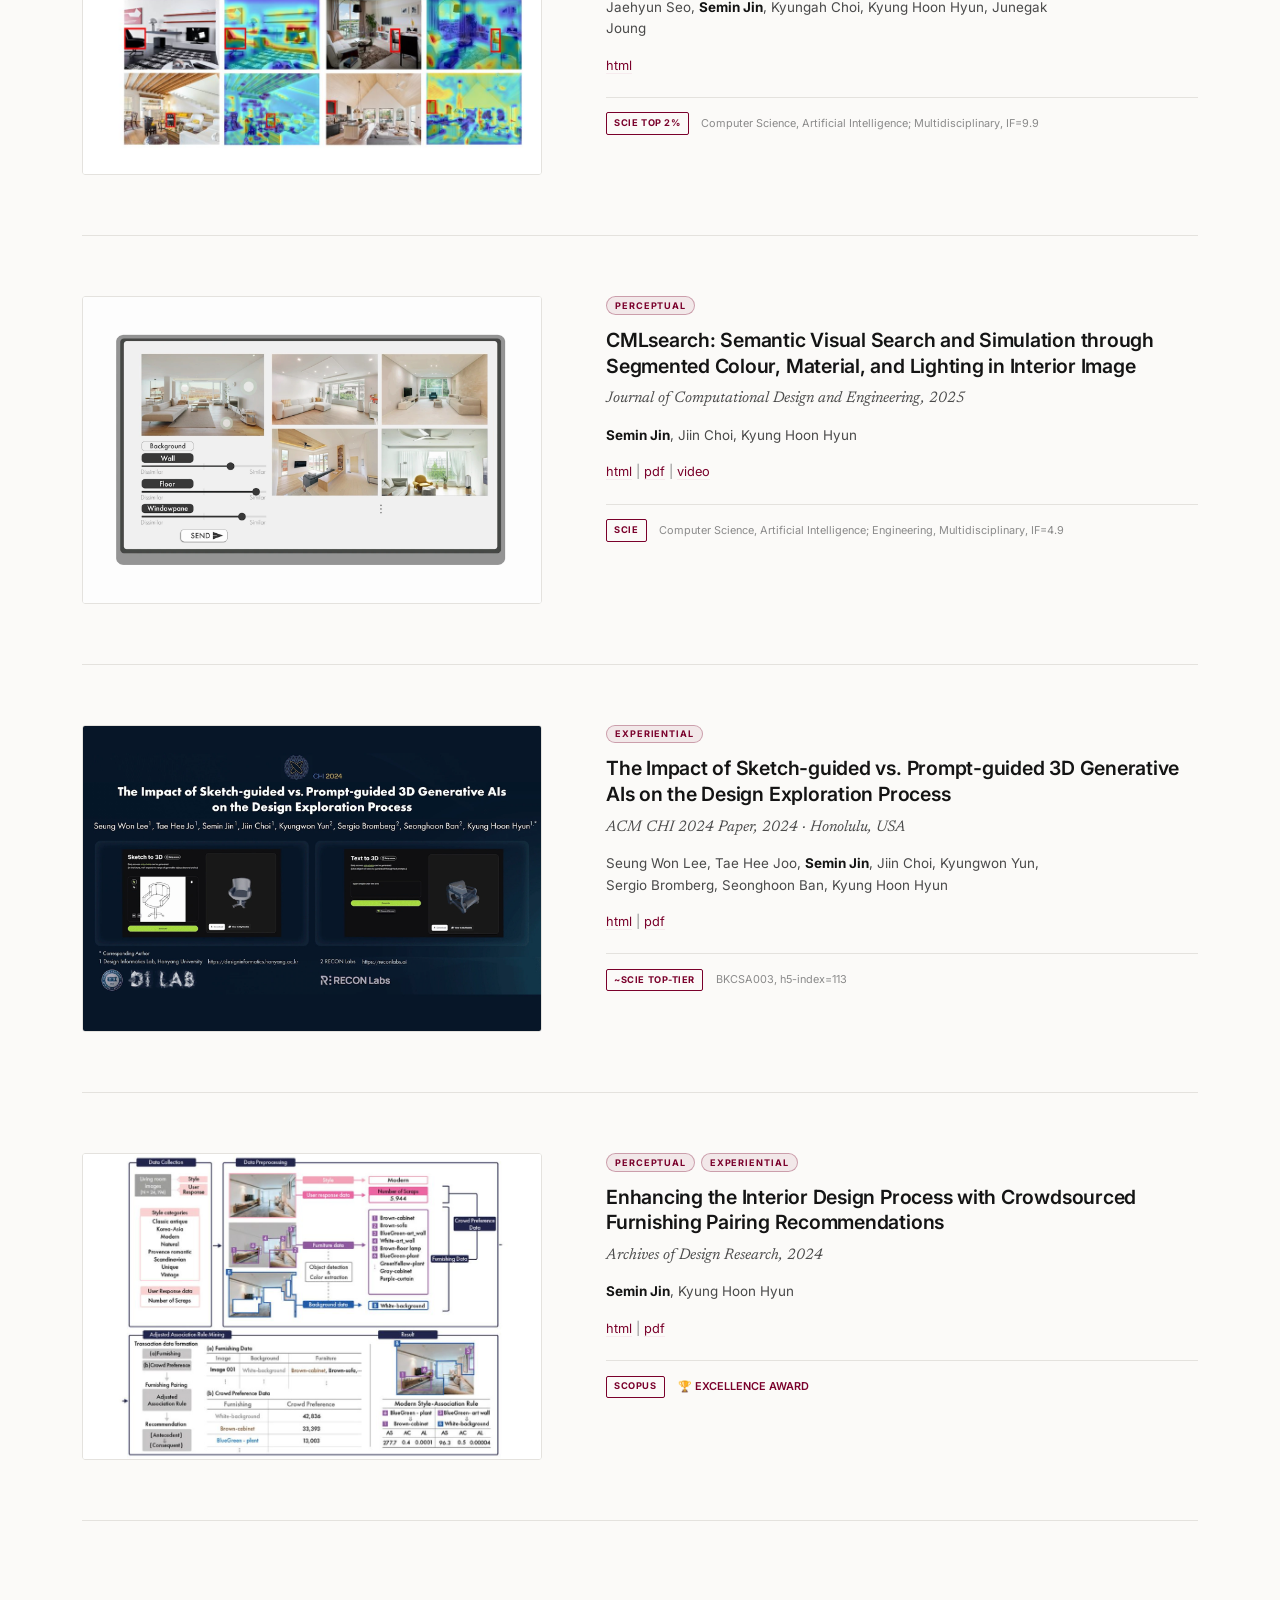
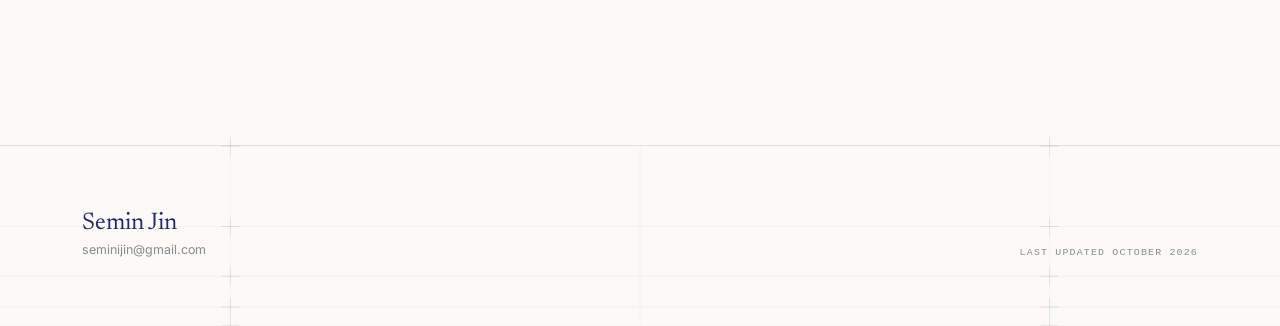
==== commit e7b46800: "Design Work: gallery grid with hover-cycling cards and project pages - Gallery grid replaces the ver" ====
--- a/index.html
+++ b/index.html
@@ -8,7 +8,7 @@
 <link rel="preconnect" href="https://fonts.googleapis.com">
 <link rel="preconnect" href="https://fonts.gstatic.com" crossorigin>
 <link href="https://fonts.googleapis.com/css2?family=Inter:wght@400;500;600;700&family=Newsreader:ital,wght@0,400;0,500;1,400&display=swap" rel="stylesheet">
-<link rel="stylesheet" href="assets/css/style.css?v=261012">
+<link rel="stylesheet" href="assets/css/style.css?v=261013">
 <!-- Google tag (gtag.js) -->
 <script async src="https://www.googletagmanager.com/gtag/js?id=G-CXLMQJCP3H"></script>
 <script>
@@ -51,8 +51,8 @@
 
 <footer class="foot" id="foot"></footer>
 
-<script src="data/site.js?v=261012"></script>
-<script src="assets/js/hero.js?v=261012"></script>
-<script src="assets/js/app.js?v=261012"></script>
+<script src="data/site.js?v=261013"></script>
+<script src="assets/js/hero.js?v=261013"></script>
+<script src="assets/js/app.js?v=261013"></script>
 </body>
 </html>
--- a/assets/css/style.css
+++ b/assets/css/style.css
@@ -120,14 +120,135 @@
 .patent-authors{font-size:.8rem; color:var(--ink-2); margin:0 0 .3rem}
 .patent-no{font-size:.75rem; color:var(--ink-3)}
 
-/* ---------- 디자인 워크 ---------- */
-.work{padding:var(--sp-m) 0; border-bottom:1px solid var(--line)}
-.work:first-child{padding-top:0}
-.work-title{font-family:var(--serif); font-size:1.35rem; font-weight:500; margin:0 0 .4rem}
-.work-meta{font-size:.76rem; color:var(--ink-3); margin:0 0 .3rem; white-space:pre-line}
-.work-desc{color:var(--ink-2); font-size:.85rem; max-width:62ch; margin:.8rem 0 0}
-.work-gallery{display:grid; grid-template-columns:repeat(auto-fill,minmax(200px,1fr)); gap:.6rem; margin-top:var(--sp-s)}
-.work-gallery img{border-radius:2px; border:1px solid var(--line)}
+/* ============================================================
+   디자인 워크 — 갤러리 그리드
+   ============================================================ */
+.filters{display:flex; flex-wrap:wrap; gap:.4rem; margin:0 0 var(--sp-m)}
+.filter{
+  appearance:none; cursor:pointer; font:inherit;
+  font-size:.66rem; font-weight:600; letter-spacing:.08em; text-transform:uppercase;
+  color:var(--ink-3); background:none; border:1px solid var(--line); border-radius:999px;
+  padding:.42rem .85rem; line-height:1; transition:color .18s, border-color .18s, background .18s;
+}
+.filter .n{margin-left:.4rem; font-family:var(--mono); font-weight:400; letter-spacing:0; opacity:.7}
+.filter:hover{color:var(--ink); border-color:var(--ink-3)}
+.filter.on{color:var(--accent); border-color:var(--accent); background:var(--accent-soft)}
+
+.grid{
+  display:grid; grid-template-columns:repeat(auto-fill,minmax(300px,1fr));
+  gap:2.2rem 1.6rem;
+}
+@media (max-width:720px){.grid{grid-template-columns:repeat(auto-fill,minmax(230px,1fr)); gap:1.6rem 1rem}}
+@media (max-width:520px){.grid{grid-template-columns:1fr}}
+
+.card{display:block; text-decoration:none; color:inherit; outline:none}
+.card-media{
+  position:relative; aspect-ratio:3/2; overflow:hidden; border-radius:3px;
+  border:1px solid var(--line); background:var(--bg-2);
+  transition:border-color .25s;
+}
+.card:hover .card-media, .card:focus-visible .card-media{border-color:var(--ink-3)}
+.card:focus-visible .card-media{outline:2px solid var(--accent); outline-offset:3px}
+.card-img{
+  position:absolute; inset:0; width:100%; height:100%; object-fit:cover;
+  opacity:0; transition:opacity .45s ease;
+}
+.card-img.on{opacity:1}
+/* 몇 번째 이미지인지 — 호버 중에만 */
+.card-dots{
+  position:absolute; left:0; right:0; bottom:0; padding:.55rem .6rem;
+  display:flex; gap:.3rem; justify-content:flex-end;
+  background:linear-gradient(to top, rgba(0,0,0,.28), transparent);
+  opacity:0; transition:opacity .25s; pointer-events:none;
+}
+.card:hover .card-dots, .card:focus-visible .card-dots{opacity:1}
+@media (hover:none){.card-dots{opacity:1; background:none}}
+.card-dots i{
+  width:5px; height:5px; border-radius:50%; background:#fff; opacity:.45;
+  transition:opacity .25s, transform .25s;
+}
+.card-dots i.on{opacity:1; transform:scale(1.3)}
+
+.card-body{padding:.8rem .1rem 0}
+.card-title{
+  font-family:var(--serif); font-size:1.12rem; font-weight:500; line-height:1.3;
+  margin:0 0 .3rem; transition:color .18s;
+}
+.card:hover .card-title{color:var(--accent)}
+.card-meta{
+  margin:0; font-family:var(--mono); font-size:.62rem; letter-spacing:.08em;
+  text-transform:uppercase; color:var(--ink-3); display:flex; flex-wrap:wrap; gap:.45rem;
+}
+.card-meta .sep{opacity:.5}
+.card-award{color:var(--accent)}
+
+/* ============================================================
+   디자인 워크 — 프로젝트 상세 페이지 (#design/slug)
+   ============================================================ */
+.back{
+  display:inline-block; font-family:var(--mono); font-size:.66rem; letter-spacing:.12em;
+  text-transform:uppercase; color:var(--ink-3); text-decoration:none;
+  margin-bottom:var(--sp-m); border-bottom:1px solid transparent; transition:color .18s, border-color .18s;
+}
+.back:hover{color:var(--accent); border-bottom-color:var(--accent)}
+
+.project-head{
+  display:grid; grid-template-columns:minmax(0,5fr) minmax(0,7fr); gap:var(--sp-m) var(--sp-l);
+  align-items:start; padding-bottom:var(--sp-m); margin-bottom:var(--sp-m);
+  border-bottom:1px solid var(--line);
+}
+@media (max-width:860px){.project-head{grid-template-columns:1fr; gap:var(--sp-s)}}
+.project-kind{
+  margin:0 0 .7rem; font-family:var(--mono); font-size:.64rem; letter-spacing:.16em;
+  text-transform:uppercase; color:var(--accent);
+}
+.project-title{
+  font-family:var(--serif); font-weight:400; letter-spacing:-.015em;
+  font-size:clamp(1.8rem,3.2vw,2.5rem); line-height:1.12; margin:0 0 .7rem; color:var(--navy);
+}
+.project-meta{font-size:.8rem; color:var(--ink-3); margin:0 0 .4rem; white-space:pre-line}
+.project-intro{padding-top:.25rem}
+.project-desc{
+  font-family:var(--serif); font-size:1.06rem; line-height:1.6; color:var(--ink-2);
+  margin:0; max-width:60ch;
+}
+.project-links{margin-top:1rem; font-size:.8rem; color:var(--ink-3)}
+.project-links a{color:var(--accent); text-decoration:none; border-bottom:1px solid var(--accent-soft)}
+.project-links a:hover{border-bottom-color:var(--accent)}
+
+.project-body{display:grid; gap:var(--sp-l)}
+.fig{margin:0}
+.fig img{
+  width:100%; height:auto; border-radius:3px;
+  border:1px solid var(--line); background:var(--bg-2);
+}
+.fig-video{
+  aspect-ratio:16/9; border-radius:3px; overflow:hidden;
+  border:1px solid var(--line); background:#000;
+}
+.fig-video iframe{width:100%; height:100%; border:0; display:block}
+.fig-cap{
+  display:grid; grid-template-columns:3rem minmax(0,16rem) minmax(0,1fr);
+  gap:.6rem var(--sp-m); align-items:baseline; margin-top:1rem;
+}
+@media (max-width:720px){.fig-cap{grid-template-columns:3rem 1fr}}
+.fig-n{font-family:var(--mono); font-size:.64rem; letter-spacing:.1em; color:var(--ink-3)}
+.fig-title{font-size:.84rem; font-weight:700; letter-spacing:.01em; color:var(--accent); margin:0}
+.fig-text{font-size:.84rem; line-height:1.62; color:var(--ink-2); max-width:64ch; margin:0}
+@media (max-width:720px){.fig-text{grid-column:2}}
+
+.project-nav{
+  display:flex; justify-content:space-between; gap:var(--sp-m);
+  margin-top:var(--sp-l); padding-top:var(--sp-m); border-top:1px solid var(--line);
+}
+.project-nav a{display:grid; gap:.3rem; text-decoration:none; color:inherit; max-width:46%}
+.project-nav a.r{text-align:right}
+.project-nav .k{
+  font-family:var(--mono); font-size:.62rem; letter-spacing:.12em;
+  text-transform:uppercase; color:var(--ink-3);
+}
+.project-nav .t{font-family:var(--serif); font-size:1.05rem; line-height:1.3; transition:color .18s}
+.project-nav a:hover .t{color:var(--accent)}
 
 /* ---------- 강의/서비스 ---------- */
 .section-h{
@@ -153,51 +274,8 @@
 
 
 /* ============================================================
-   프로젝트 슬라이더 + CV 뷰어
-   ============================================================ */
-.slider{margin:var(--sp-s) 0 var(--sp-m); outline:none}
-.slider:focus-visible .stage{outline:2px solid var(--accent); outline-offset:3px}
-
-.stage{
-  position:relative; background:#fff; border:1px solid var(--line);
-  border-radius:2px; overflow:hidden; aspect-ratio:16/10;
-}
-.slide{position:absolute; inset:0; opacity:0; visibility:hidden; transition:opacity .3s}
-.slide.on{opacity:1; visibility:visible}
-.slide img{width:100%; height:100%; object-fit:contain}
-.slide iframe{width:100%; height:100%; border:0; display:block}
-
-.nav{
-  position:absolute; top:50%; transform:translateY(-50%);
-  appearance:none; cursor:pointer; width:34px; height:34px; border-radius:50%;
-  border:1px solid var(--line); background:color-mix(in srgb,#fff 88%,transparent);
-  color:var(--ink); font-size:1.1rem; line-height:1;
-  display:grid; place-content:center; transition:.16s; opacity:0;
-}
-.stage:hover .nav, .slider:focus-within .nav{opacity:1}
-.nav:hover{background:var(--accent); color:#fff; border-color:var(--accent)}
-.nav.prev{left:10px} .nav.next{right:10px}
-@media (hover:none){.nav{opacity:1}}
-
-.counter{
-  position:absolute; right:10px; bottom:10px;
-  font-family:var(--mono); font-size:.66rem; letter-spacing:.06em;
-  background:color-mix(in srgb,#fff 88%,transparent); color:var(--ink-2);
-  padding:.2rem .5rem; border-radius:2px; border:1px solid var(--line);
-}
-
-.thumbs{display:flex; gap:.4rem; margin-top:.5rem; flex-wrap:wrap}
-.thumb{
-  appearance:none; cursor:pointer; padding:0; width:68px; height:44px;
-  border:1px solid var(--line); border-radius:2px; overflow:hidden;
-  background:#fff; opacity:.55; transition:.16s;
-}
-.thumb img{width:100%; height:100%; object-fit:cover}
-.thumb:hover{opacity:.85}
-.thumb.on{opacity:1; border-color:var(--accent); box-shadow:0 0 0 1px var(--accent)}
-.thumb-play{color:var(--accent); font-size:.9rem}
-
-/* CV */
+   CV 뷰어
+   ============================================================ */
 .cv-bar{
   display:flex; align-items:center; justify-content:space-between;
   gap:var(--sp-s); flex-wrap:wrap; margin-bottom:var(--sp-s);
@@ -209,25 +287,12 @@
 }
 @media (max-width:760px){
   .cv-view{height:60vh}
-  .thumb{width:56px; height:38px}
 }
 .cv-fallback{font-size:.78rem; color:var(--ink-3); margin:.7rem 0 0; text-align:center}
 .cv-fallback a{color:var(--accent)}
 
 [hidden]{display:none !important}
 
-/* 슬라이드 캡션 */
-.caps{position:relative; margin-top:.9rem; min-height:5.5rem}
-.cap{position:absolute; inset:0; opacity:0; visibility:hidden; transition:opacity .28s}
-.cap.on{opacity:1; visibility:visible; position:relative}
-.cap-title{
-  font-size:.82rem; font-weight:700; letter-spacing:.01em;
-  color:var(--accent); margin:0 0 .35rem;
-}
-.cap-text{font-size:.82rem; line-height:1.6; color:var(--ink-2); max-width:64ch; margin:0}
-@media (max-width:760px){.caps{min-height:9rem}}
-
-/* 논문 썸네일 — 호버하면 움직임 */
 /* ============================================================
    HERO — Research Turntable
    ============================================================ */
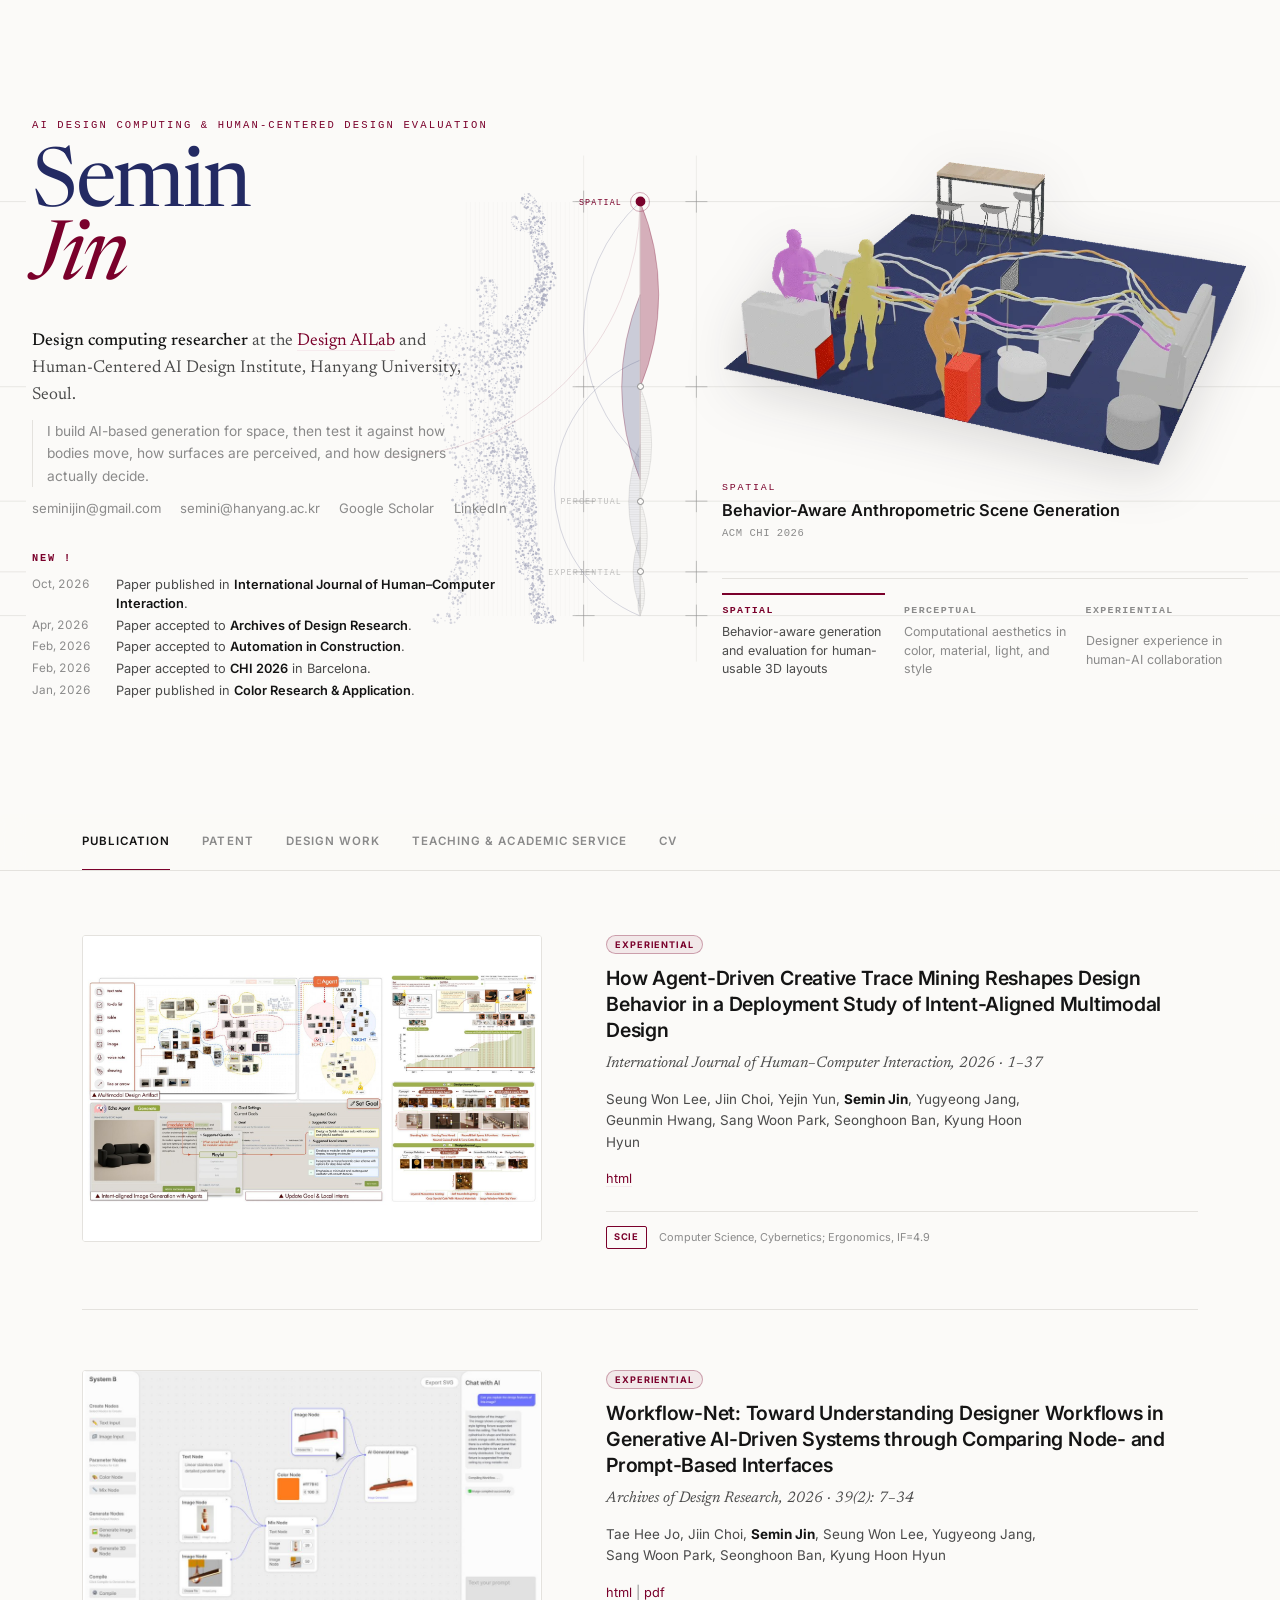
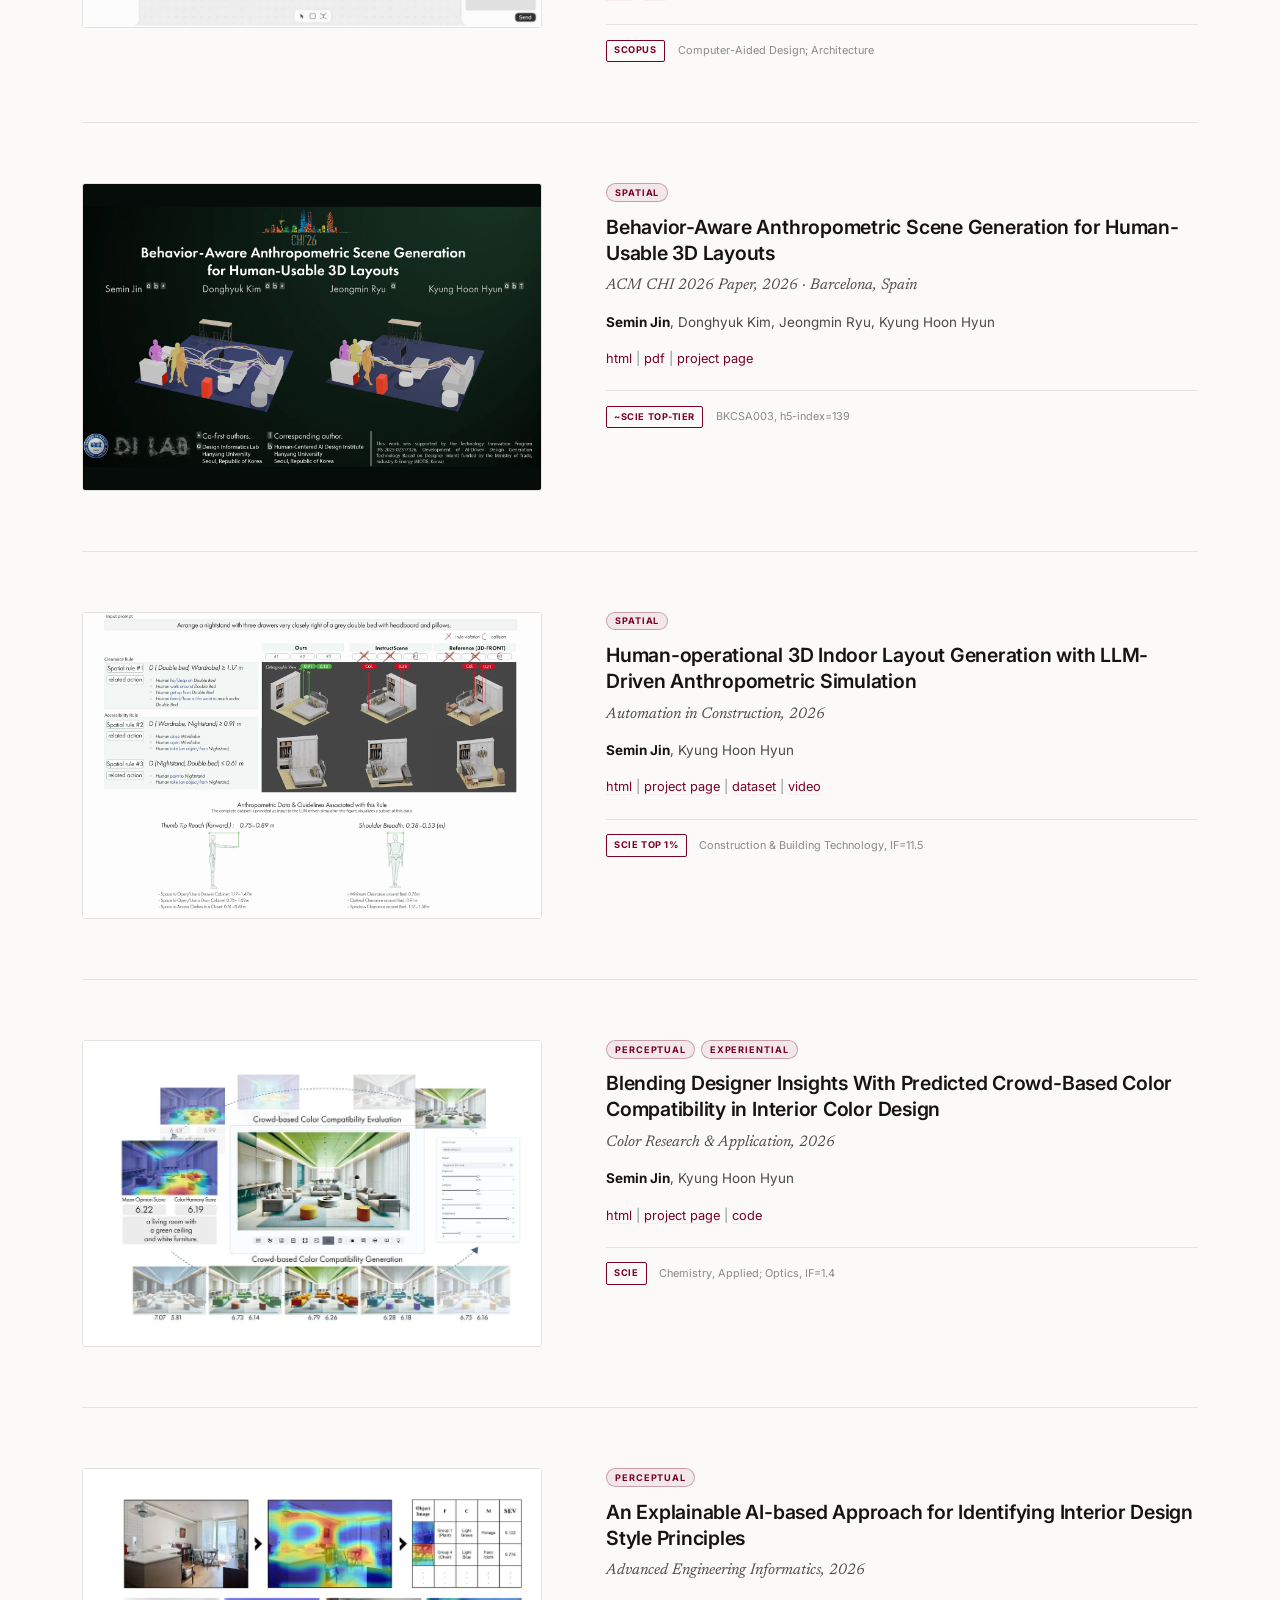
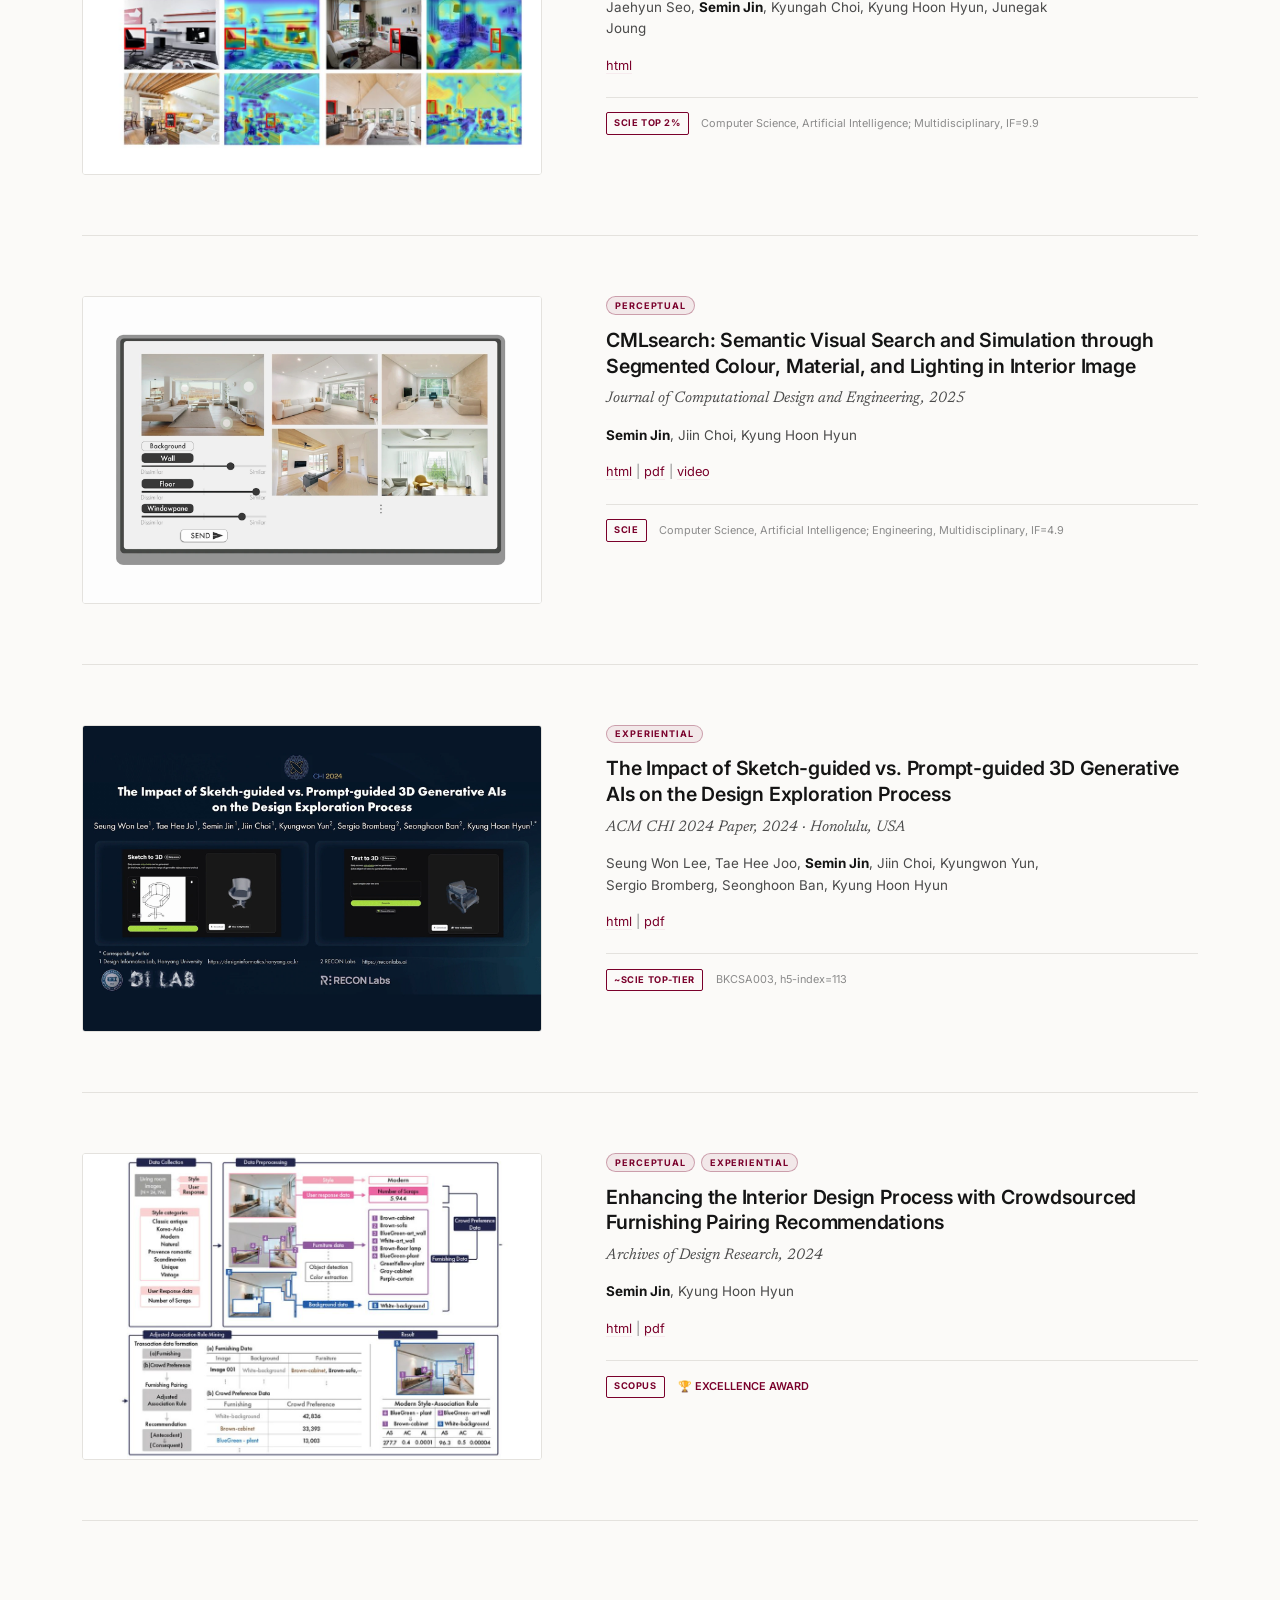
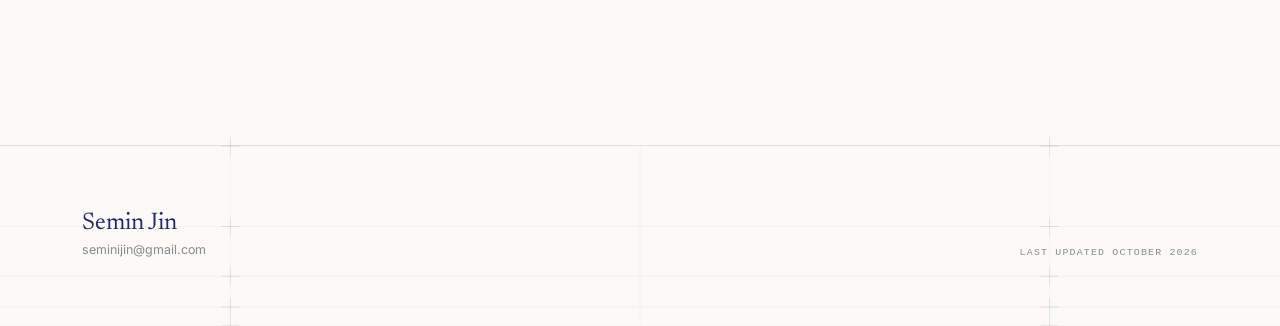
==== commit a4584996: "DesignPresso & GenPresso: plain figure titles, simpler intro board Co-Authored-By: Claude Fable 5.1 " ====
--- a/index.html
+++ b/index.html
@@ -8,7 +8,7 @@
 <link rel="preconnect" href="https://fonts.googleapis.com">
 <link rel="preconnect" href="https://fonts.gstatic.com" crossorigin>
 <link href="https://fonts.googleapis.com/css2?family=Inter:wght@400;500;600;700&family=Newsreader:ital,wght@0,400;0,500;1,400&display=swap" rel="stylesheet">
-<link rel="stylesheet" href="assets/css/style.css?v=261013">
+<link rel="stylesheet" href="assets/css/style.css?v=261016">
 <!-- Google tag (gtag.js) -->
 <script async src="https://www.googletagmanager.com/gtag/js?id=G-CXLMQJCP3H"></script>
 <script>
@@ -51,8 +51,8 @@
 
 <footer class="foot" id="foot"></footer>
 
-<script src="data/site.js?v=261013"></script>
-<script src="assets/js/hero.js?v=261013"></script>
-<script src="assets/js/app.js?v=261013"></script>
+<script src="data/site.js?v=261016"></script>
+<script src="assets/js/hero.js?v=261016"></script>
+<script src="assets/js/app.js?v=261016"></script>
 </body>
 </html>
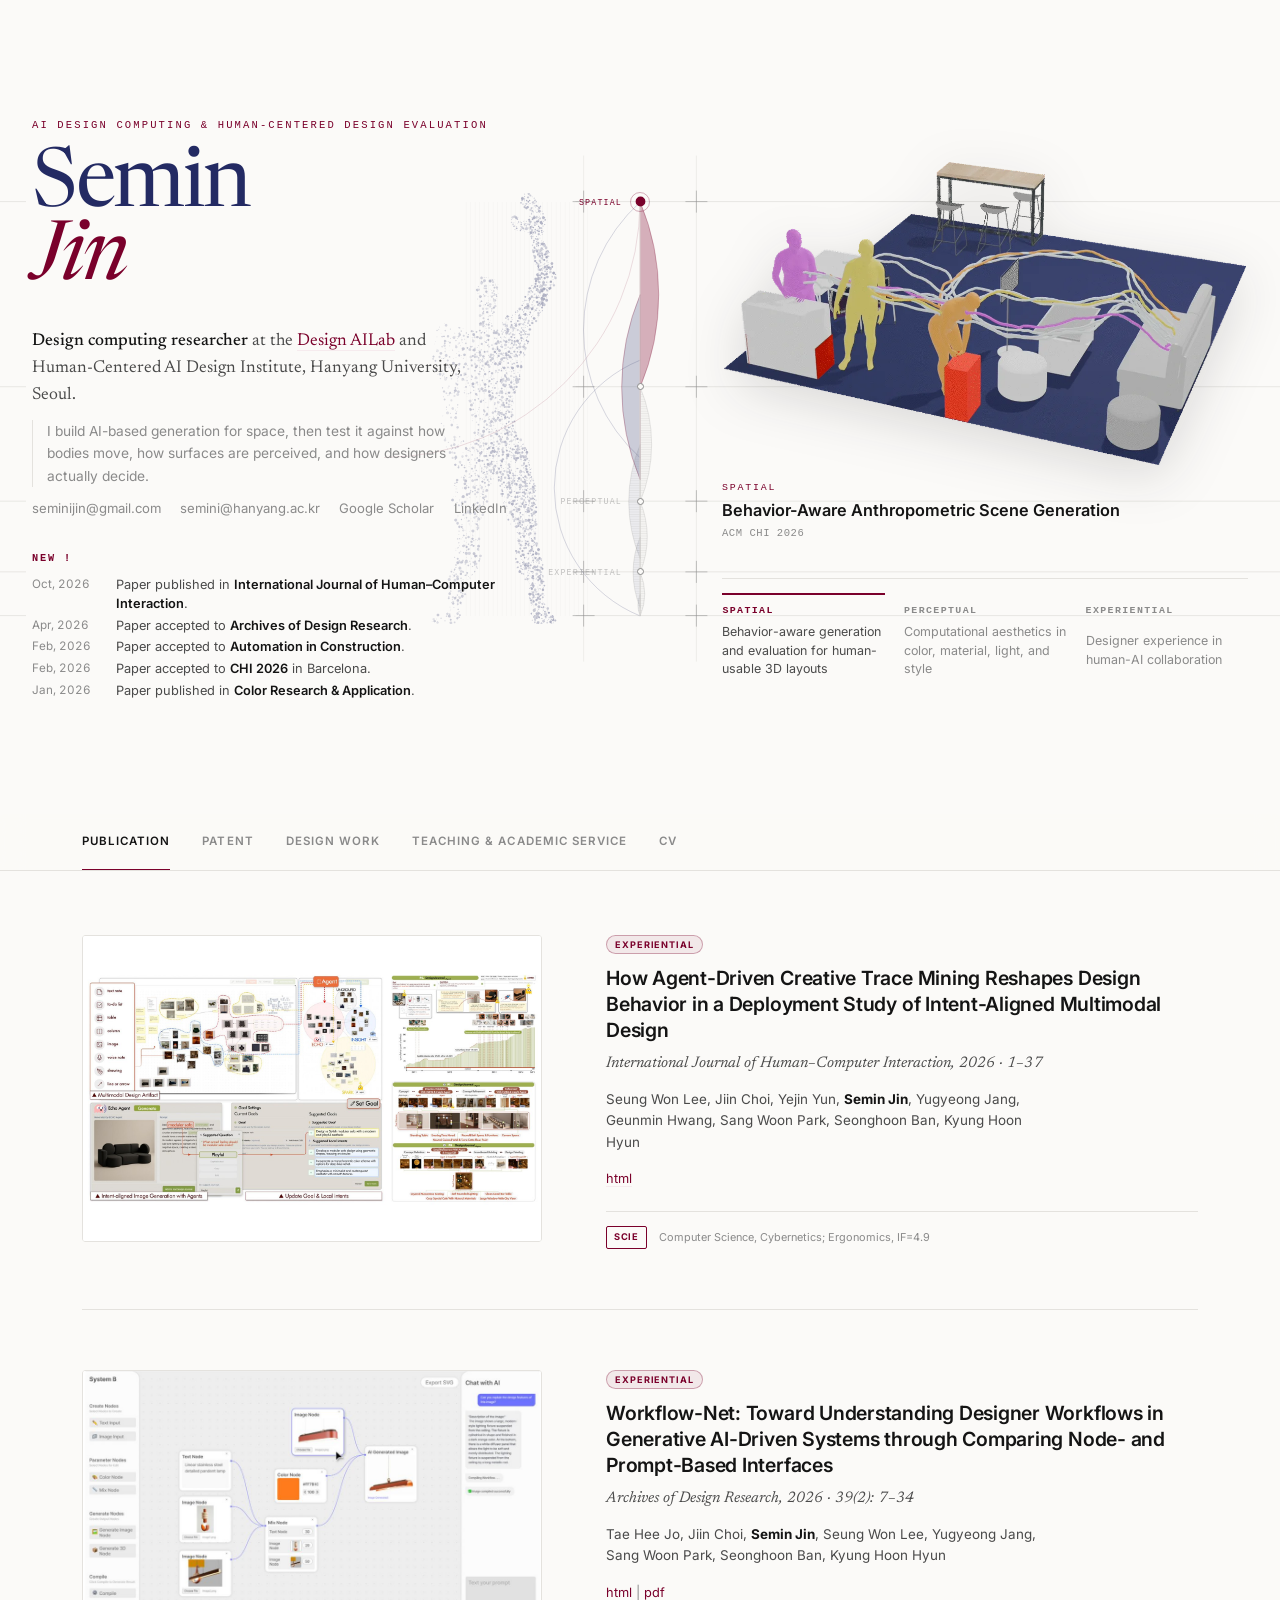
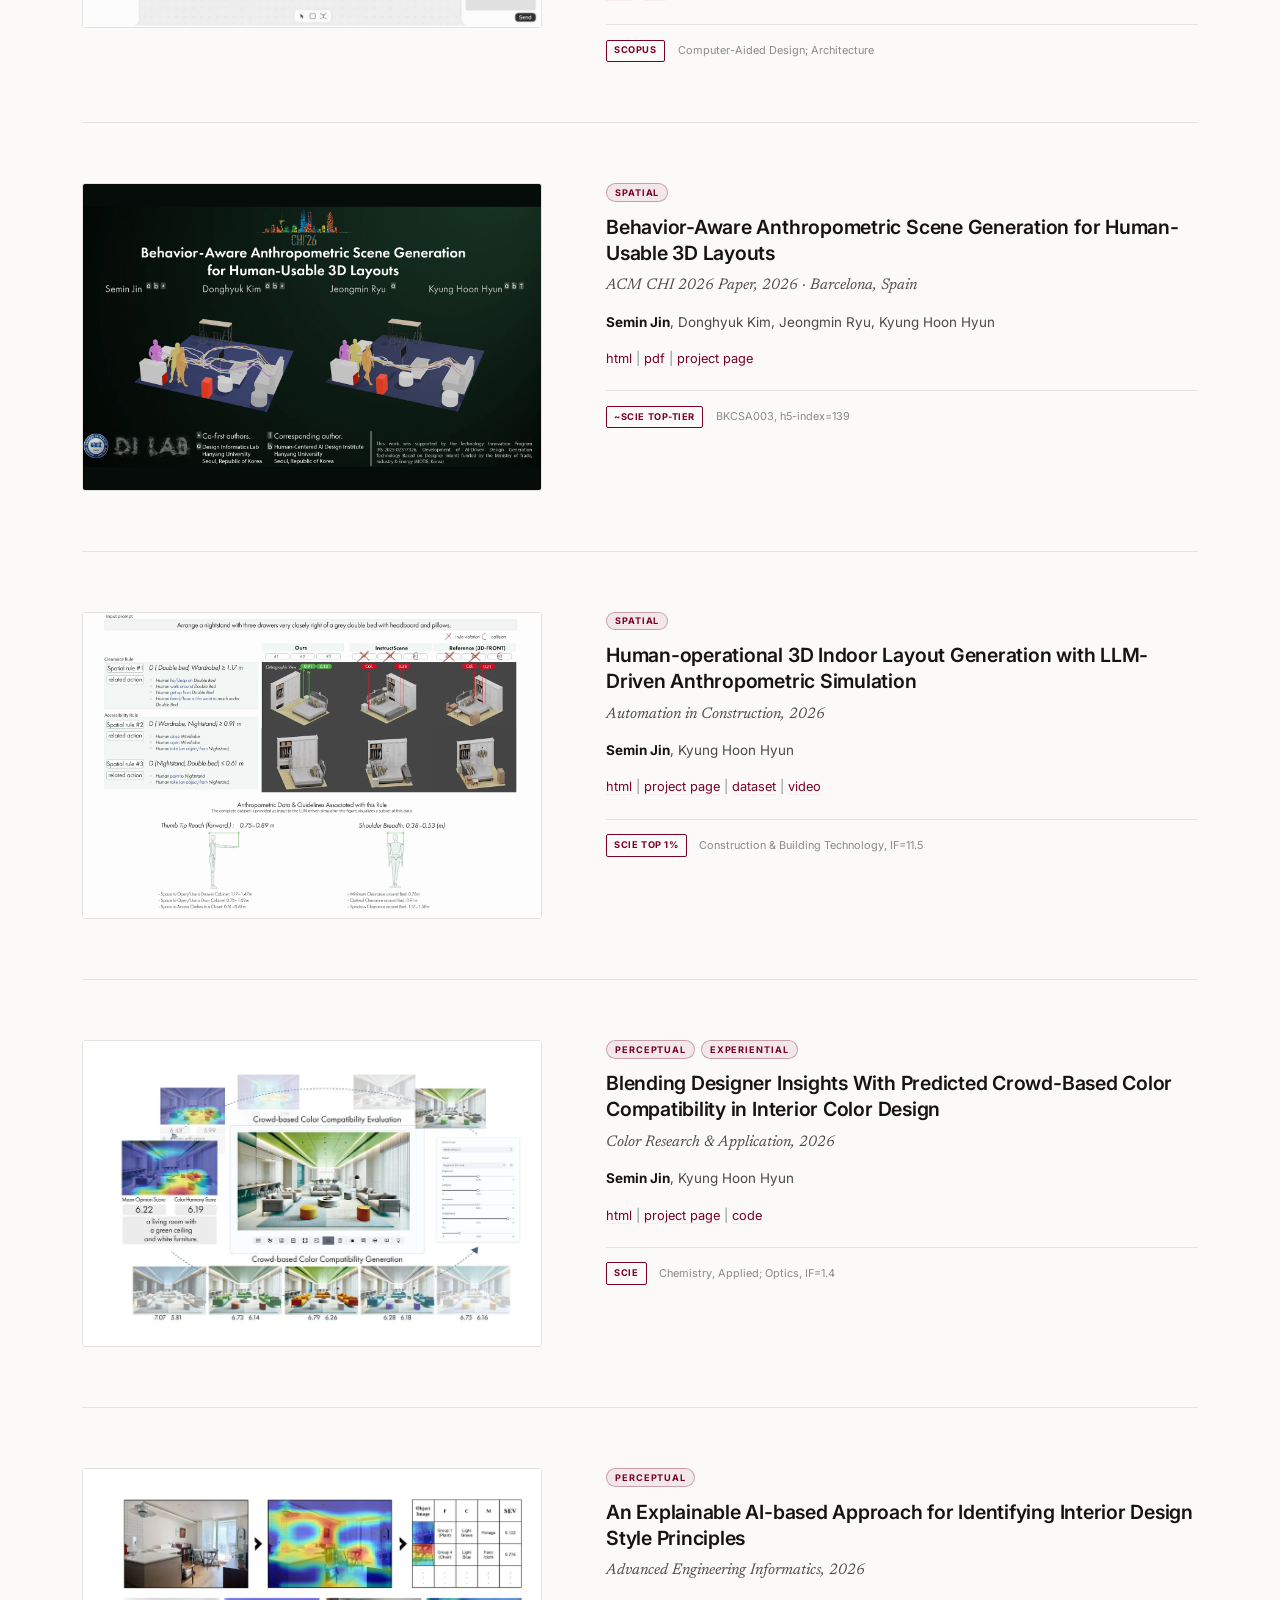
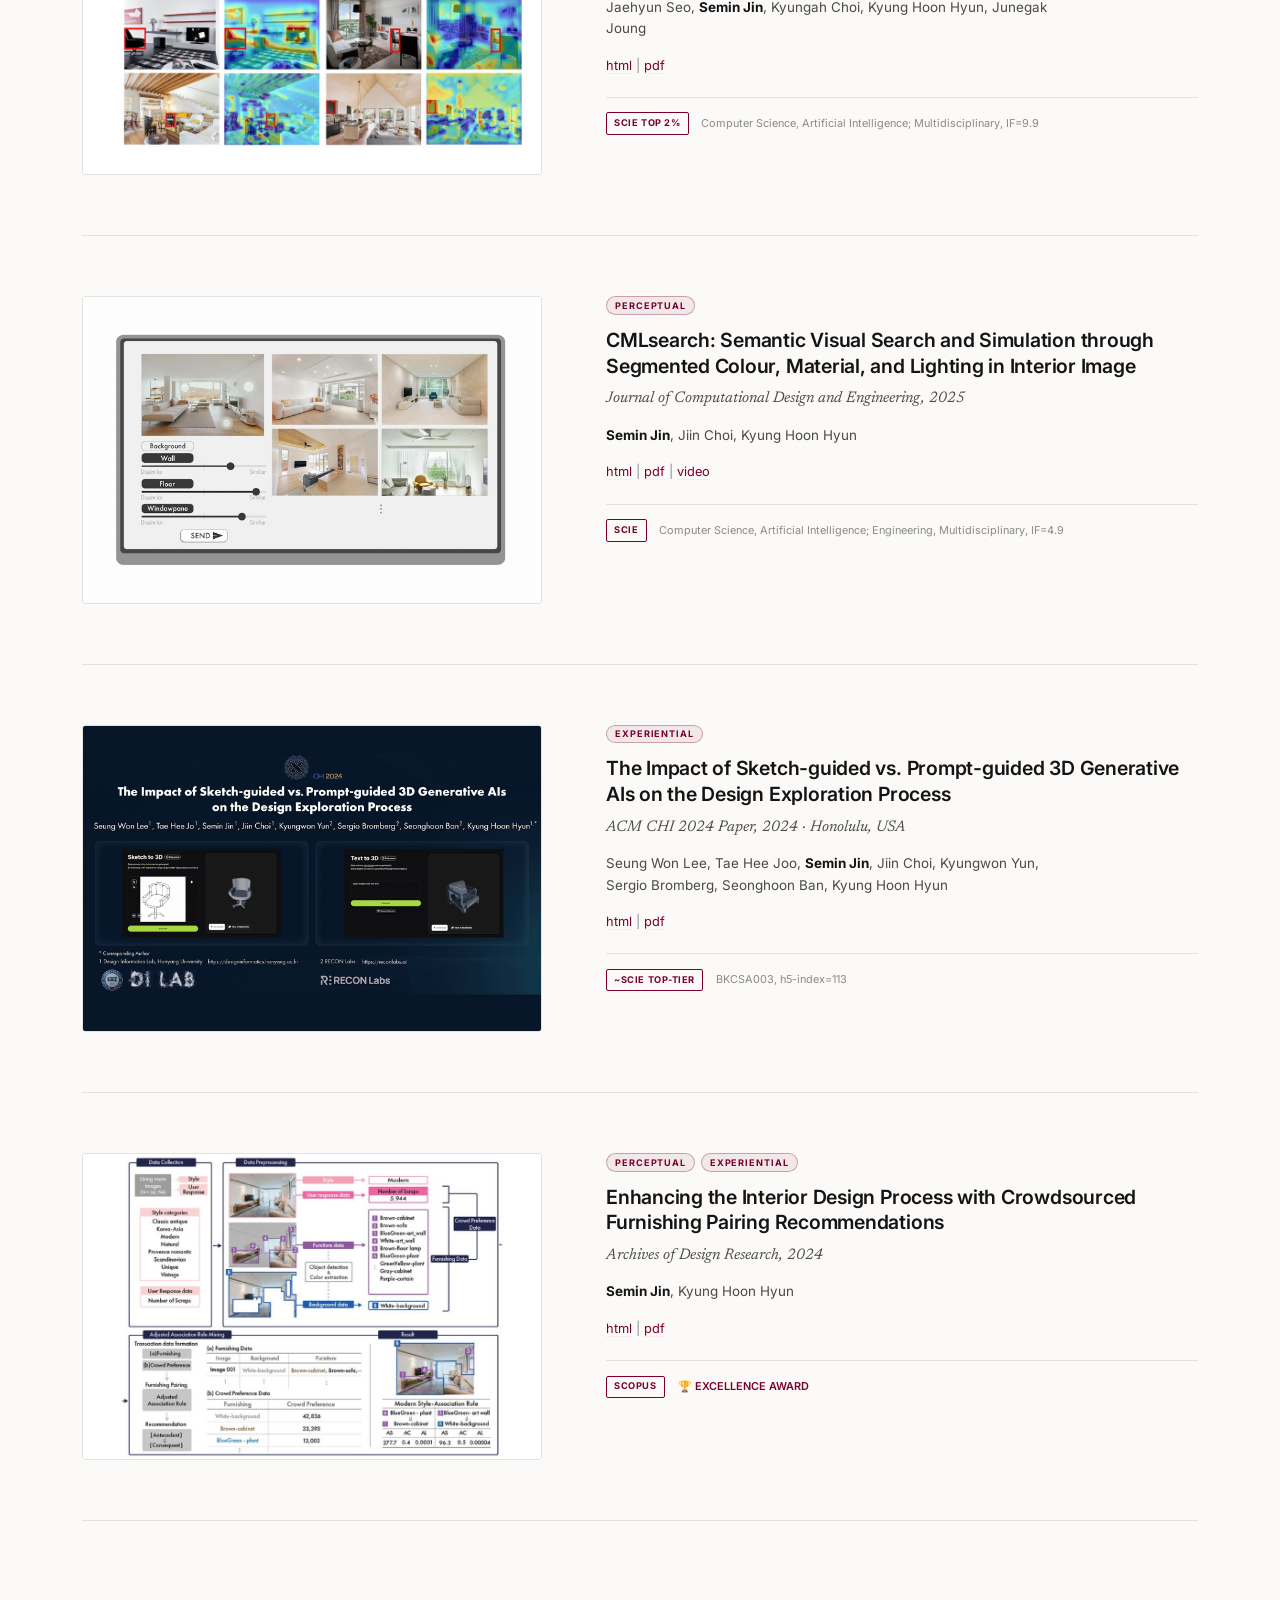
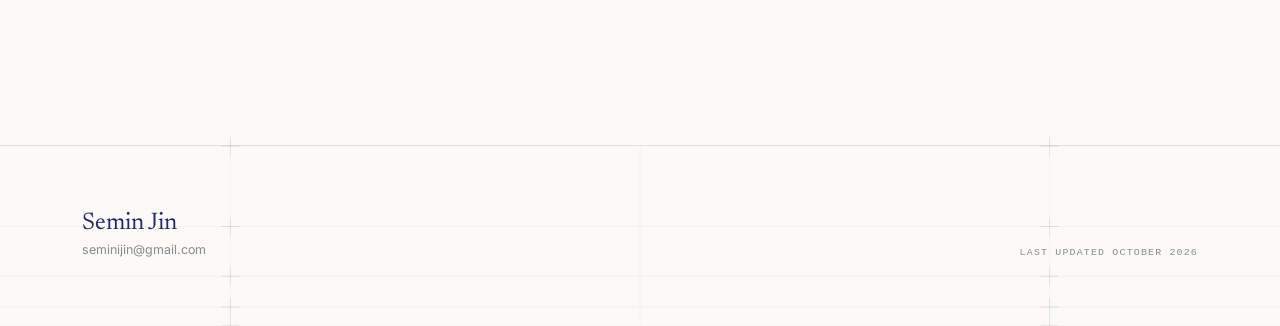
==== commit 97cf842e: "Design Work: add Room Strata (interactive color tool) with Related Research - tools/room-strata: emb" ====
--- a/index.html
+++ b/index.html
@@ -8,7 +8,7 @@
 <link rel="preconnect" href="https://fonts.googleapis.com">
 <link rel="preconnect" href="https://fonts.gstatic.com" crossorigin>
 <link href="https://fonts.googleapis.com/css2?family=Inter:wght@400;500;600;700&family=Newsreader:ital,wght@0,400;0,500;1,400&display=swap" rel="stylesheet">
-<link rel="stylesheet" href="assets/css/style.css?v=261016">
+<link rel="stylesheet" href="assets/css/style.css?v=261020">
 <!-- Google tag (gtag.js) -->
 <script async src="https://www.googletagmanager.com/gtag/js?id=G-CXLMQJCP3H"></script>
 <script>
@@ -51,8 +51,8 @@
 
 <footer class="foot" id="foot"></footer>
 
-<script src="data/site.js?v=261016"></script>
-<script src="assets/js/hero.js?v=261016"></script>
-<script src="assets/js/app.js?v=261016"></script>
+<script src="data/site.js?v=261020"></script>
+<script src="assets/js/hero.js?v=261020"></script>
+<script src="assets/js/app.js?v=261020"></script>
 </body>
 </html>
--- a/assets/css/style.css
+++ b/assets/css/style.css
@@ -227,6 +227,30 @@
   border:1px solid var(--line); background:#000;
 }
 .fig-video iframe{width:100%; height:100%; border:0; display:block}
+/* 인터랙티브 도구 임베드 — 도구가 높이를 알려주면 app.js 가 맞춘다 */
+.fig-embed{border:1px solid var(--line); border-radius:3px; padding:1.4rem 1.4rem 1.2rem; background:var(--bg)}
+.fig-embed iframe{width:100%; height:880px; border:0; display:block; background:var(--bg)}
+@media (max-width:720px){.fig-embed{padding:.9rem .6rem .8rem}}
+.fig-open{color:var(--accent); text-decoration:none; border-bottom:1px solid var(--accent-soft); white-space:nowrap}
+.fig-open:hover{border-bottom-color:var(--accent)}
+
+/* 관련 연구 */
+.related{margin-top:var(--sp-l); padding-top:var(--sp-m); border-top:1px solid var(--line)}
+.related-h{
+  margin:0 0 var(--sp-m); font-family:var(--mono); font-size:.64rem; font-weight:400; letter-spacing:.16em;
+  text-transform:uppercase; color:var(--accent);
+}
+.related-list{display:grid; gap:var(--sp-m)}
+.rel{display:grid; grid-template-columns:200px minmax(0,1fr); gap:var(--sp-m); align-items:start}
+@media (max-width:720px){.rel{grid-template-columns:110px minmax(0,1fr); gap:var(--sp-s)}}
+.rel-thumb{width:100%; aspect-ratio:3/2; object-fit:cover; border-radius:3px; border:1px solid var(--line); background:var(--bg-2)}
+.rel-venue{margin:0 0 .35rem; font-family:var(--mono); font-size:.62rem; letter-spacing:.1em; text-transform:uppercase; color:var(--ink-3)}
+.rel-title{margin:0 0 .35rem; font-family:var(--serif); font-size:1.08rem; font-weight:500; line-height:1.32; color:var(--ink)}
+.rel-authors{margin:0 0 .5rem; font-size:.78rem; color:var(--ink-2)}
+.rel-note{margin:0 0 .55rem; font-size:.84rem; line-height:1.58; color:var(--ink-2); max-width:64ch}
+.rel-links{font-size:.78rem; color:var(--ink-3)}
+.rel-links a{color:var(--accent); text-decoration:none; border-bottom:1px solid var(--accent-soft)}
+.rel-links a:hover{border-bottom-color:var(--accent)}
 .fig-cap{
   display:grid; grid-template-columns:3rem minmax(0,16rem) minmax(0,1fr);
   gap:.6rem var(--sp-m); align-items:baseline; margin-top:1rem;
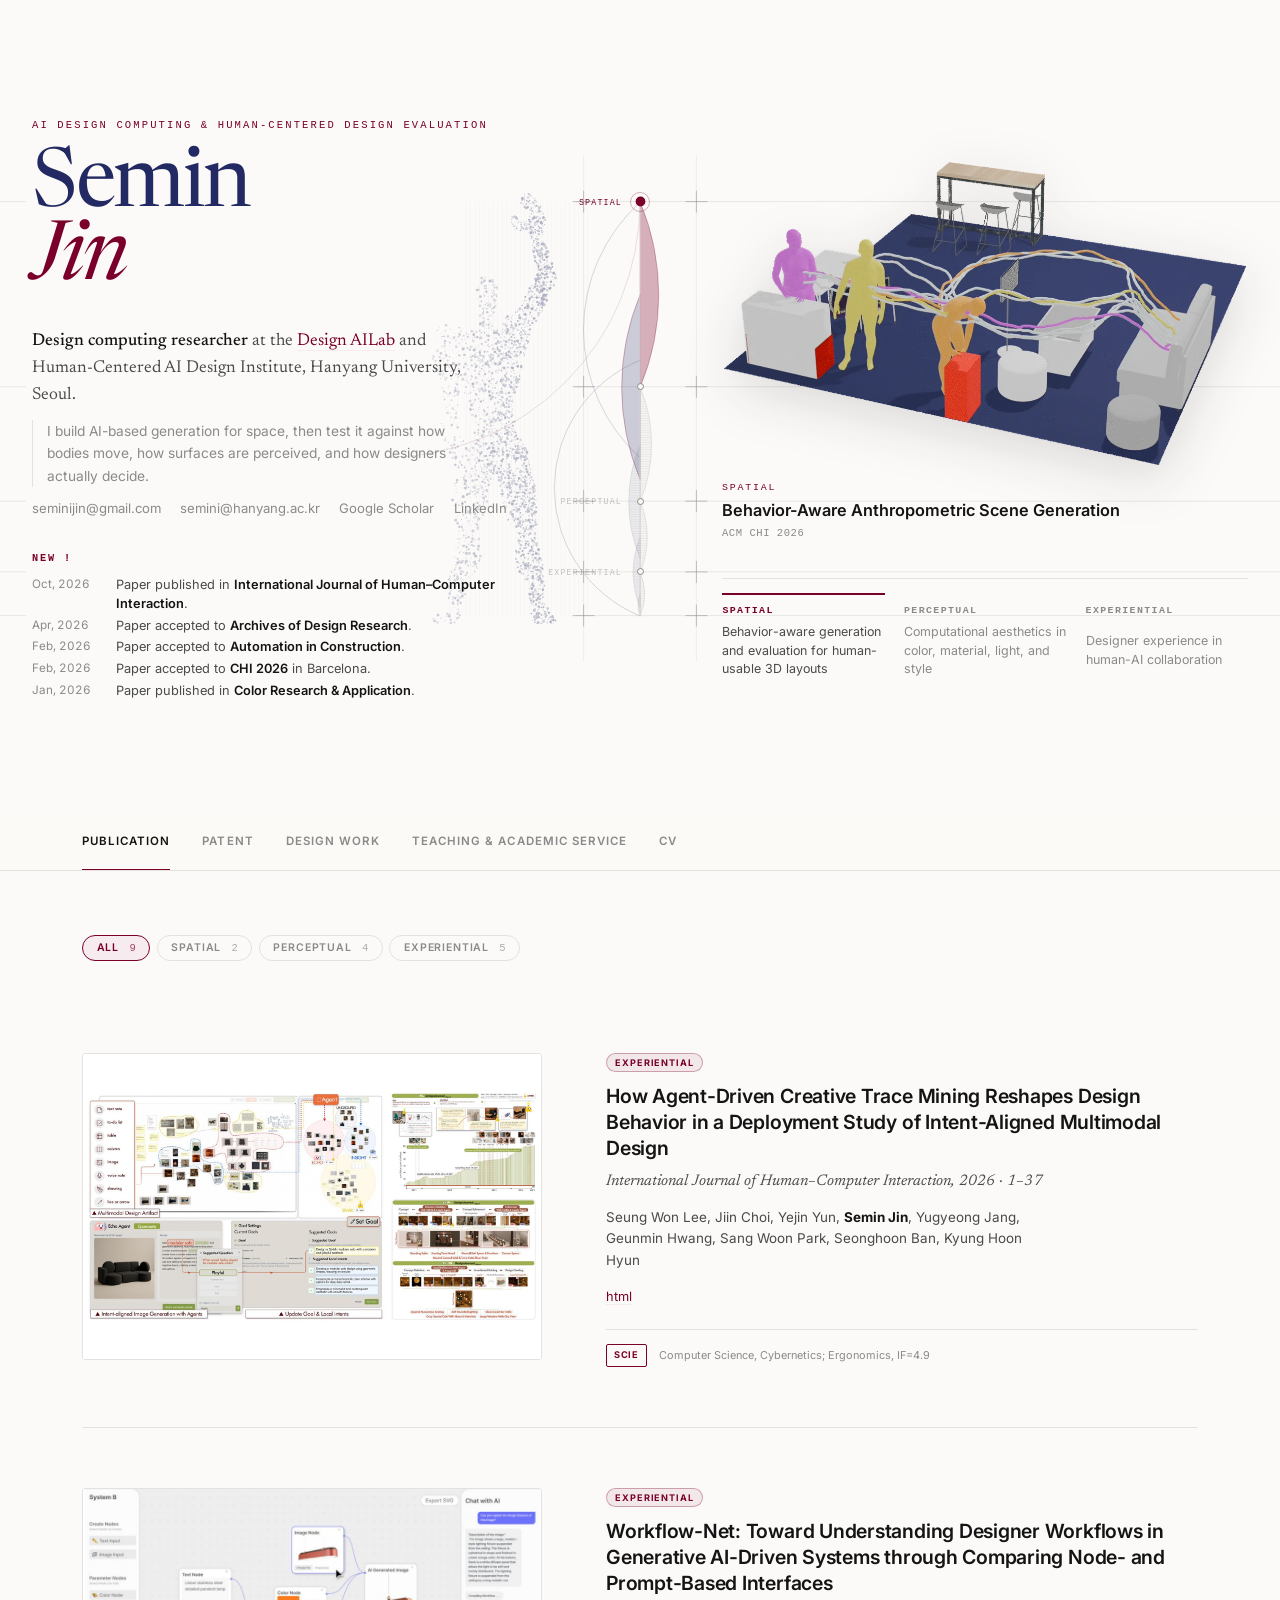
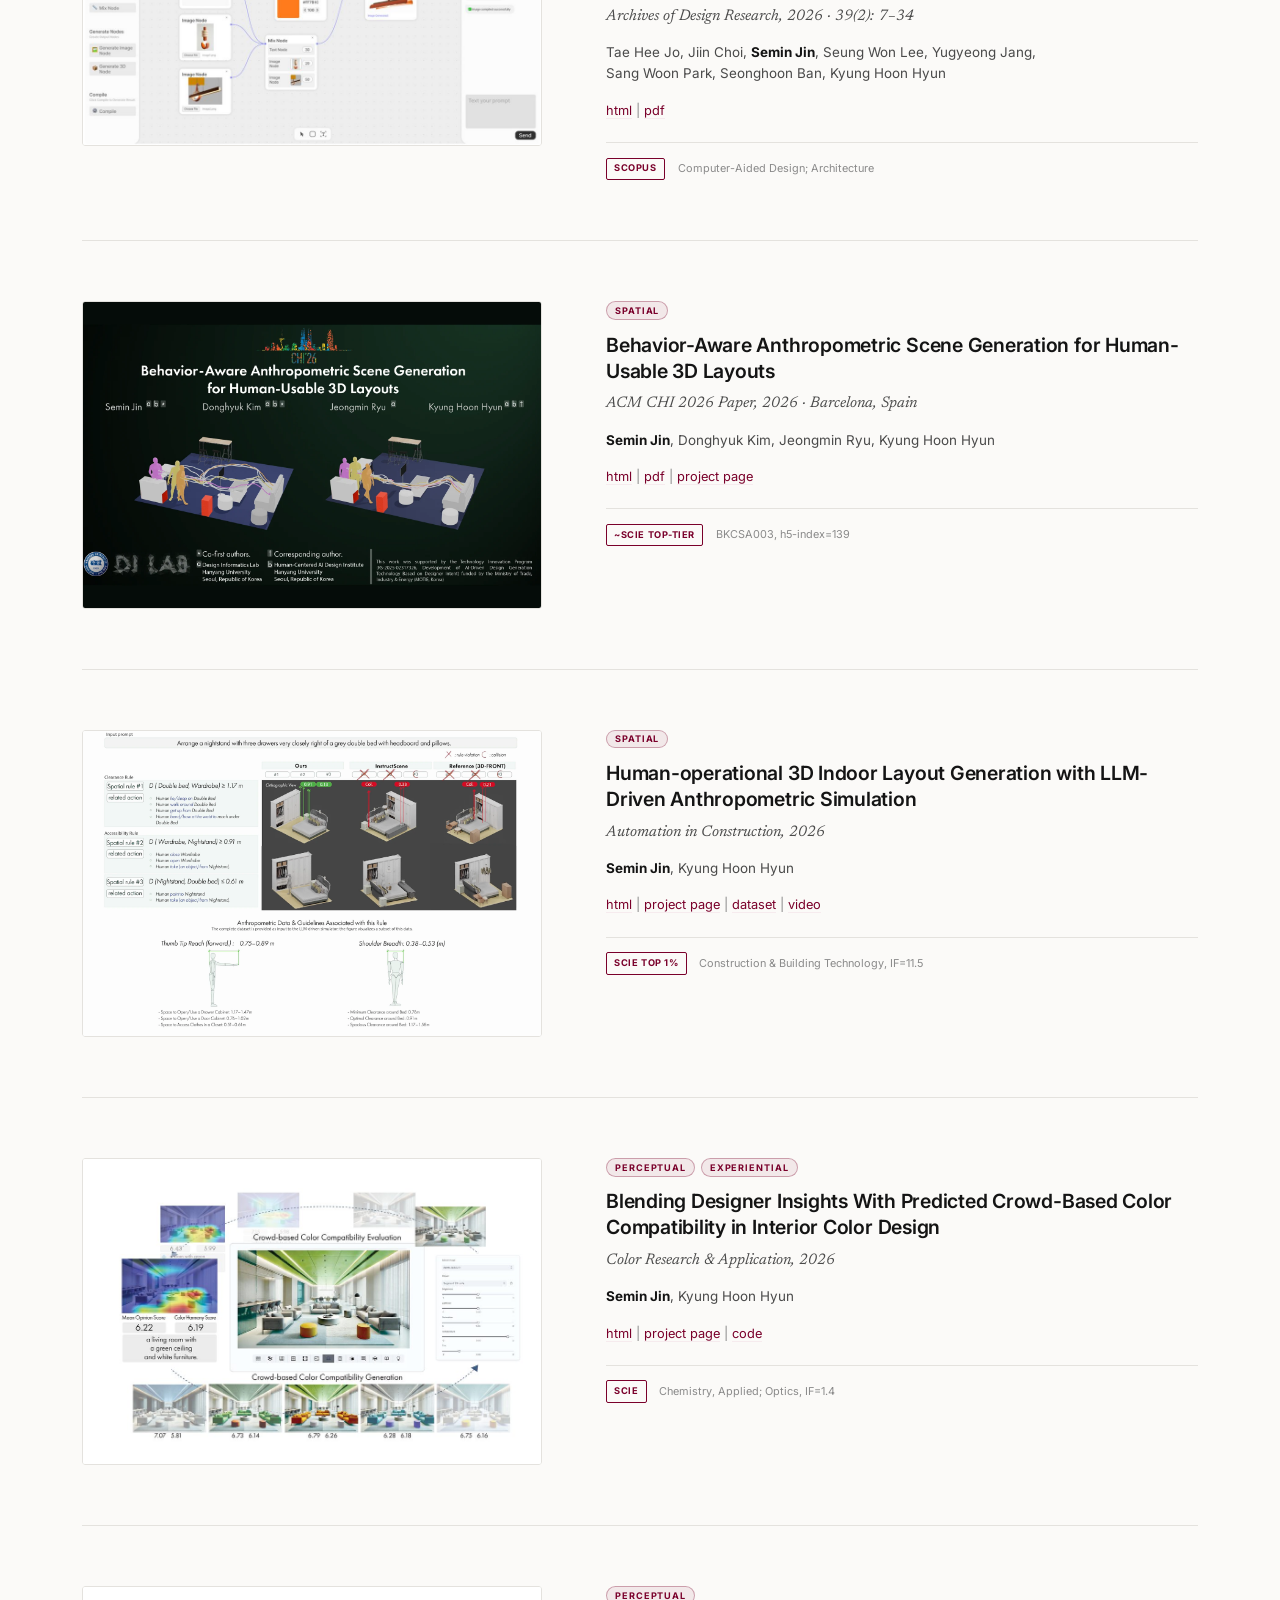
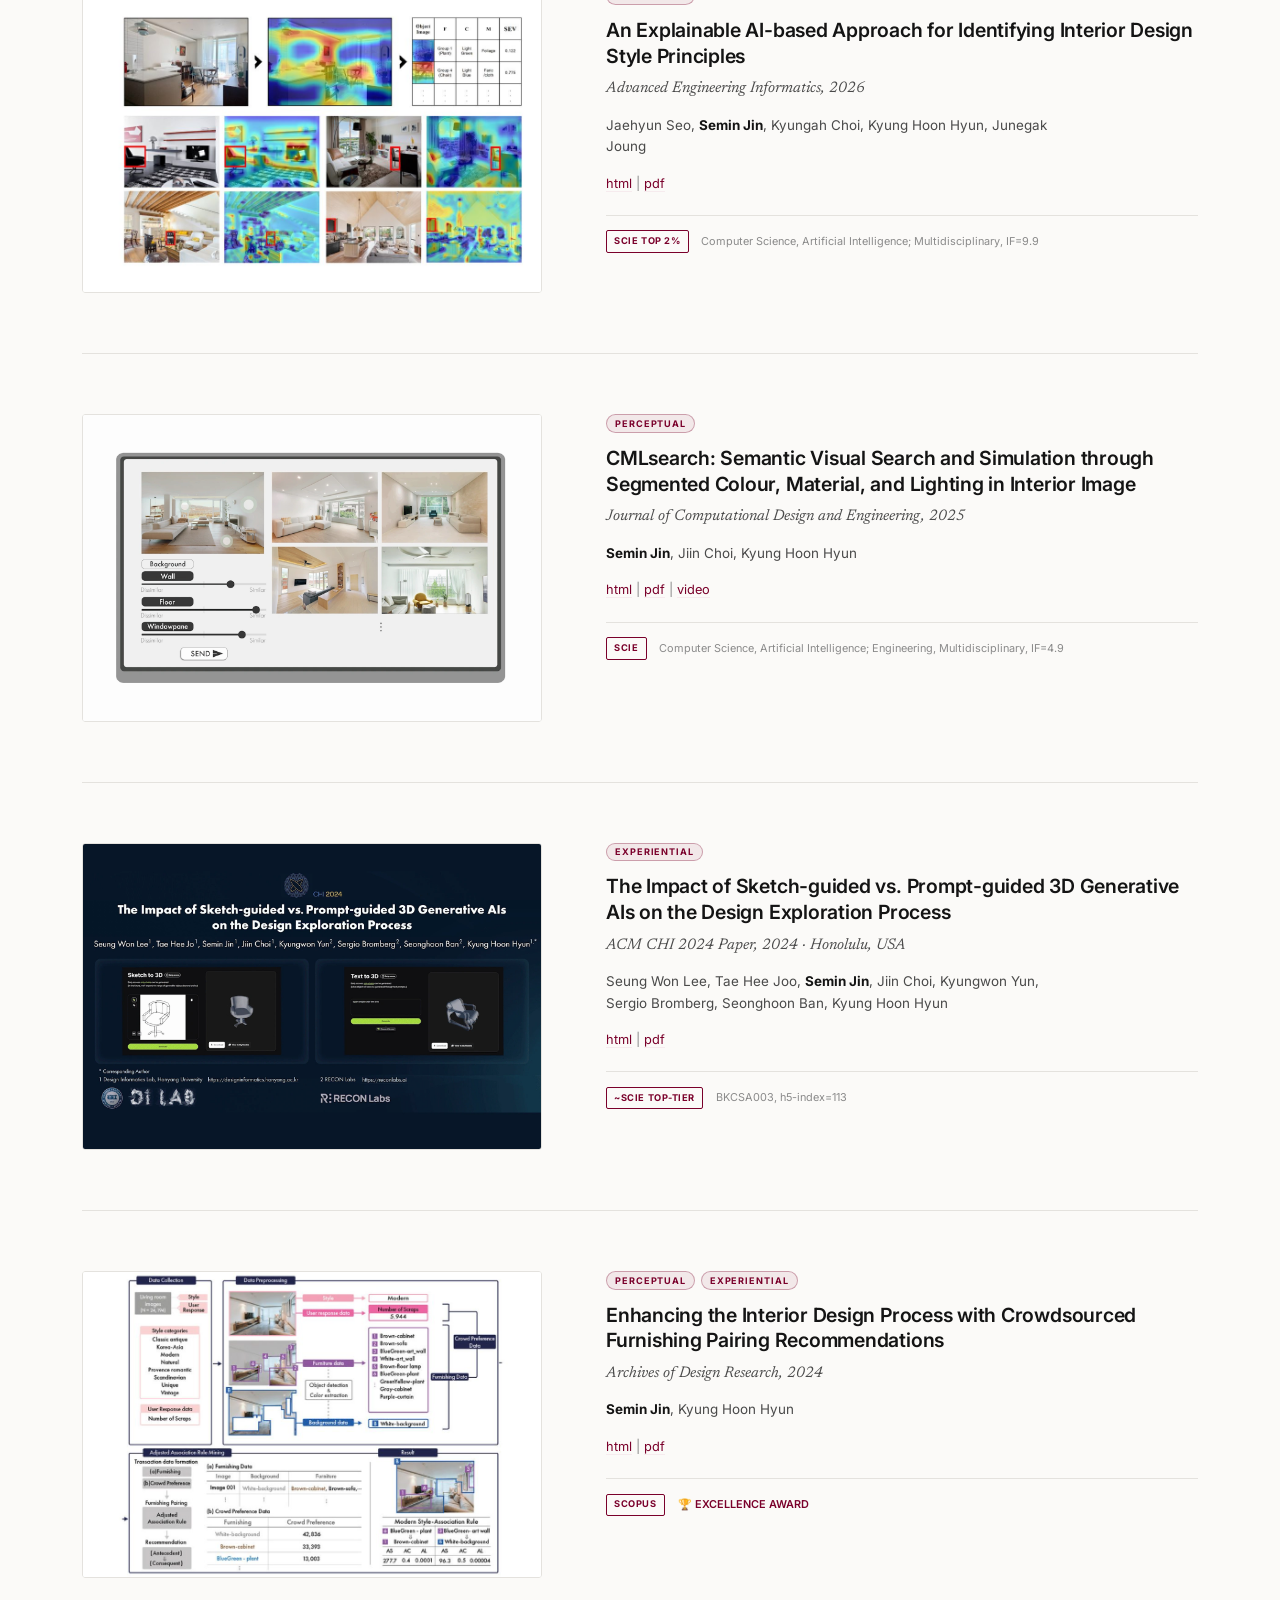
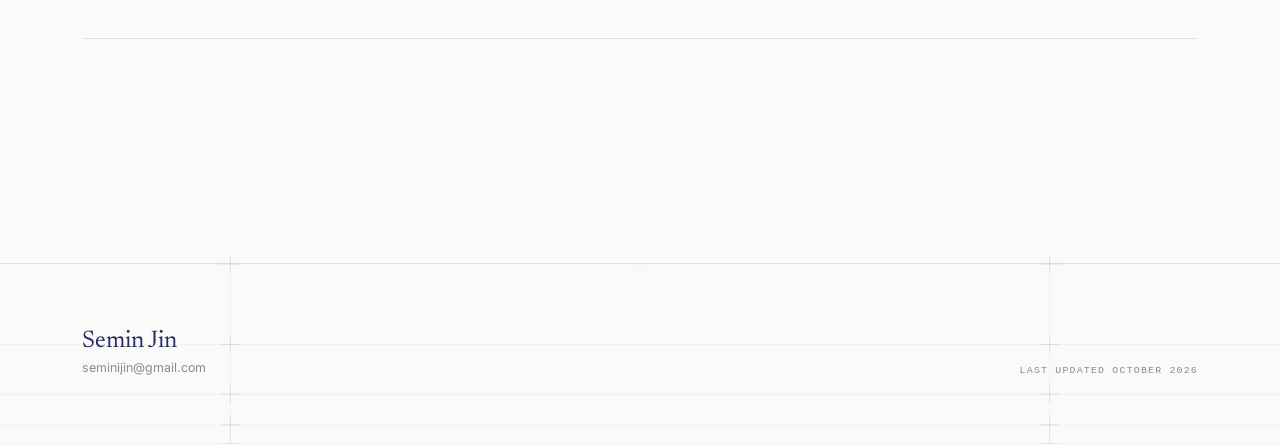
==== commit 70bb3c94: "Publication: filter by research axis; CV: update to 2026-10-12 version Co-Authored-By: Claude Opus 5" ====
--- a/index.html
+++ b/index.html
@@ -8,7 +8,7 @@
 <link rel="preconnect" href="https://fonts.googleapis.com">
 <link rel="preconnect" href="https://fonts.gstatic.com" crossorigin>
 <link href="https://fonts.googleapis.com/css2?family=Inter:wght@400;500;600;700&family=Newsreader:ital,wght@0,400;0,500;1,400&display=swap" rel="stylesheet">
-<link rel="stylesheet" href="assets/css/style.css?v=261020">
+<link rel="stylesheet" href="assets/css/style.css?v=261020b">
 <!-- Google tag (gtag.js) -->
 <script async src="https://www.googletagmanager.com/gtag/js?id=G-CXLMQJCP3H"></script>
 <script>
@@ -51,8 +51,8 @@
 
 <footer class="foot" id="foot"></footer>
 
-<script src="data/site.js?v=261020"></script>
-<script src="assets/js/hero.js?v=261020"></script>
-<script src="assets/js/app.js?v=261020"></script>
+<script src="data/site.js?v=261020b"></script>
+<script src="assets/js/hero.js?v=261020b"></script>
+<script src="assets/js/app.js?v=261020b"></script>
 </body>
 </html>
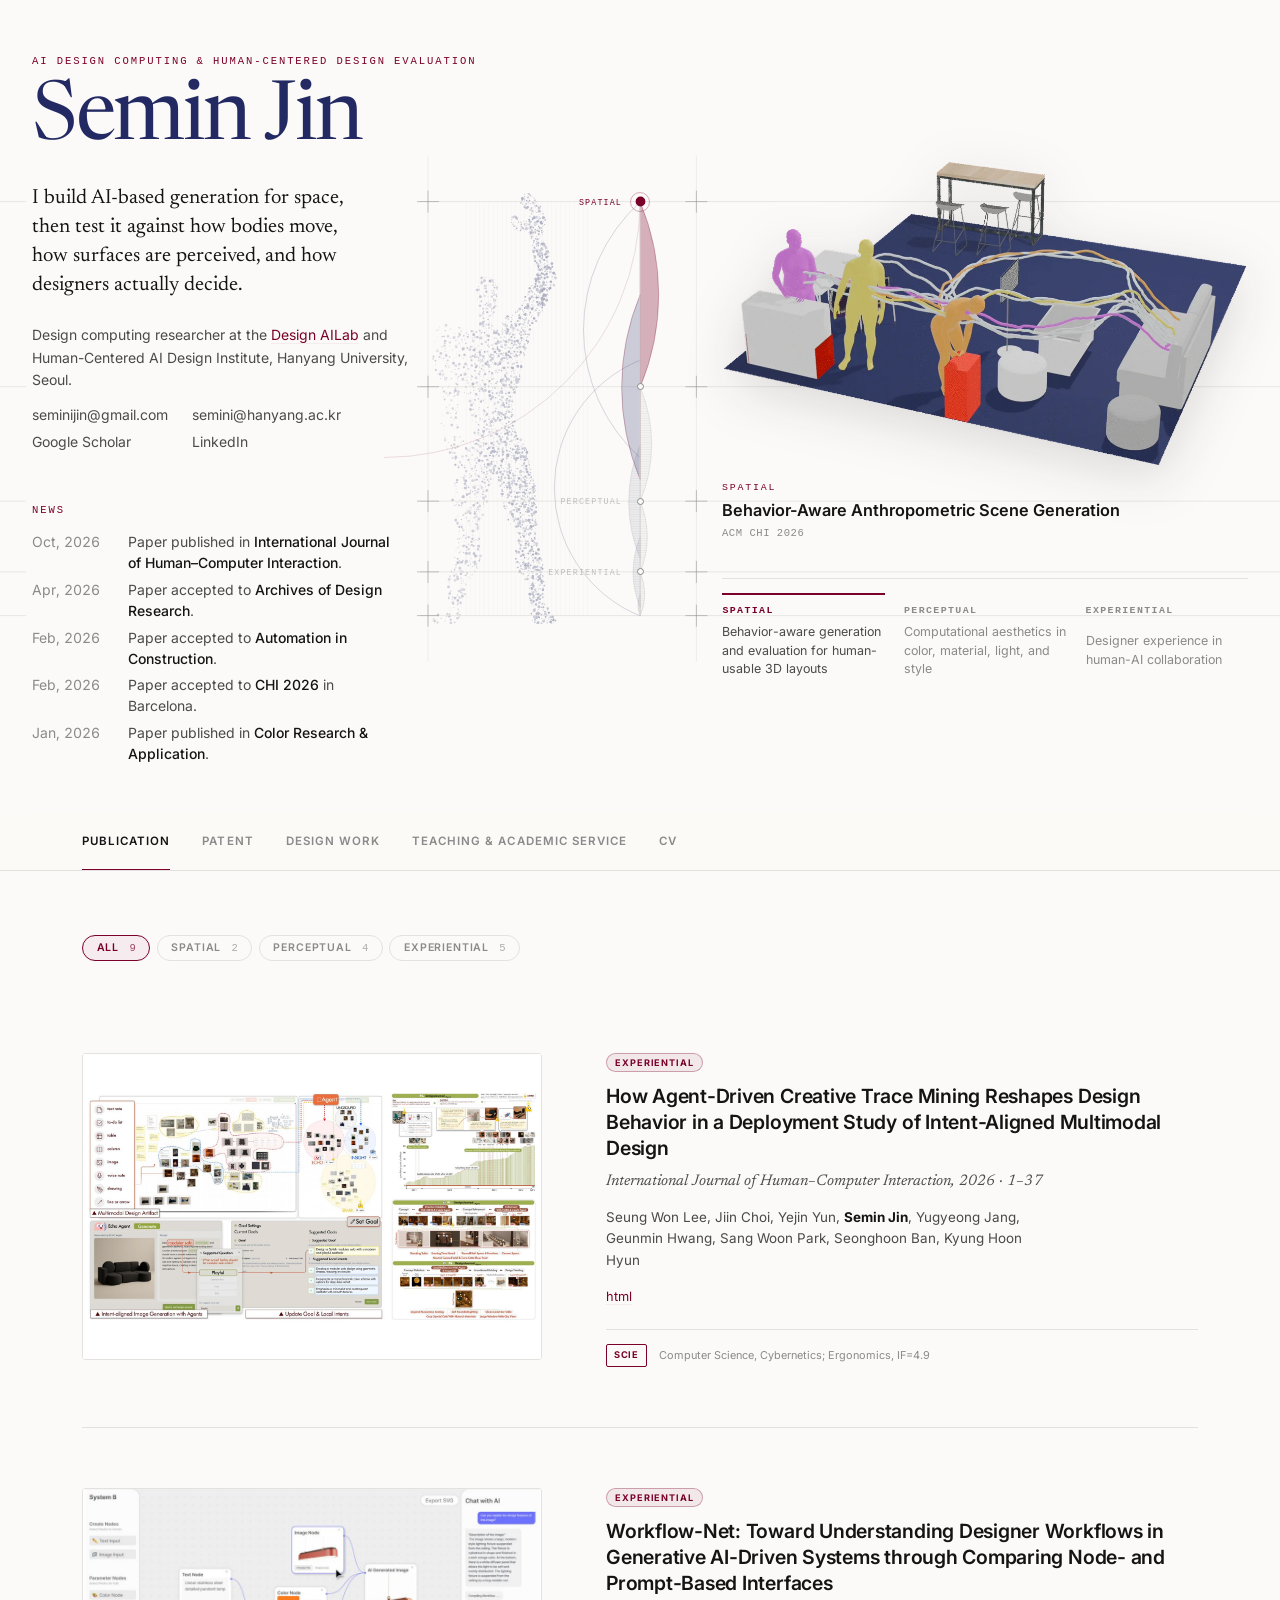
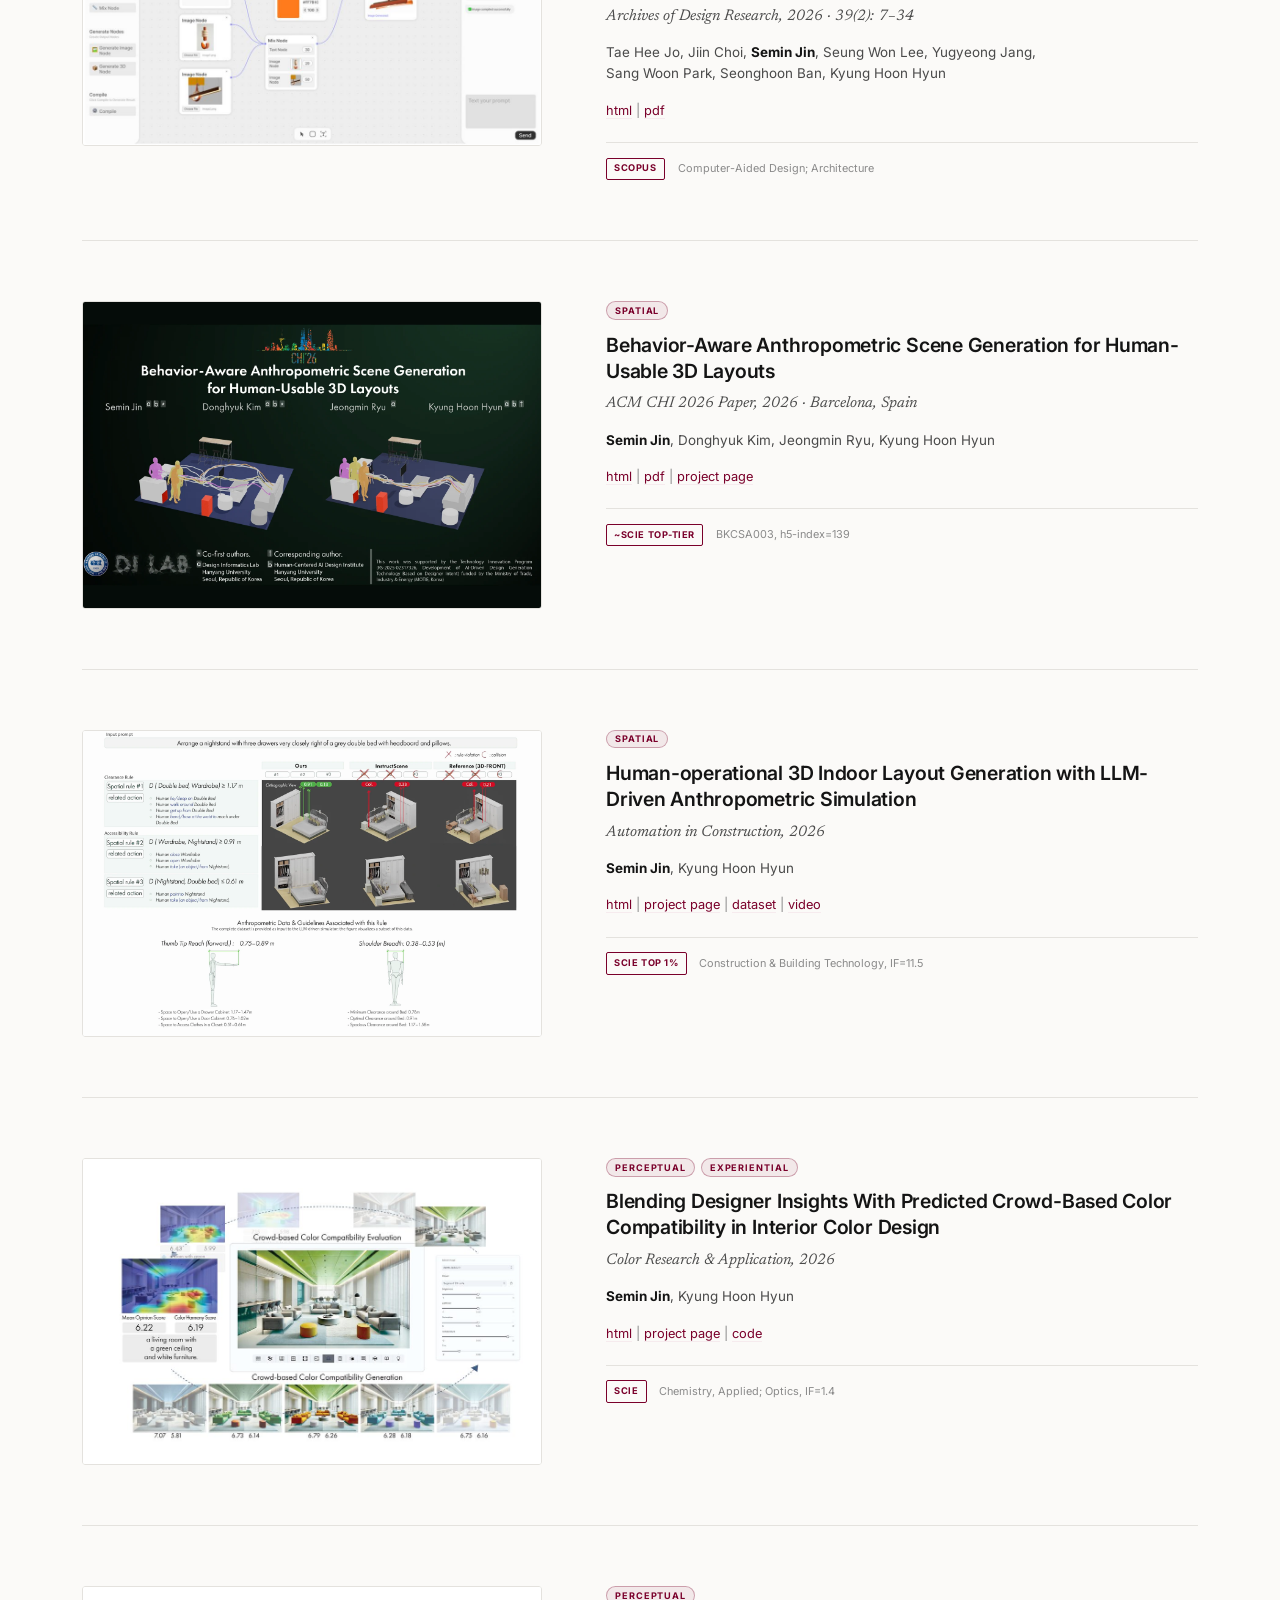
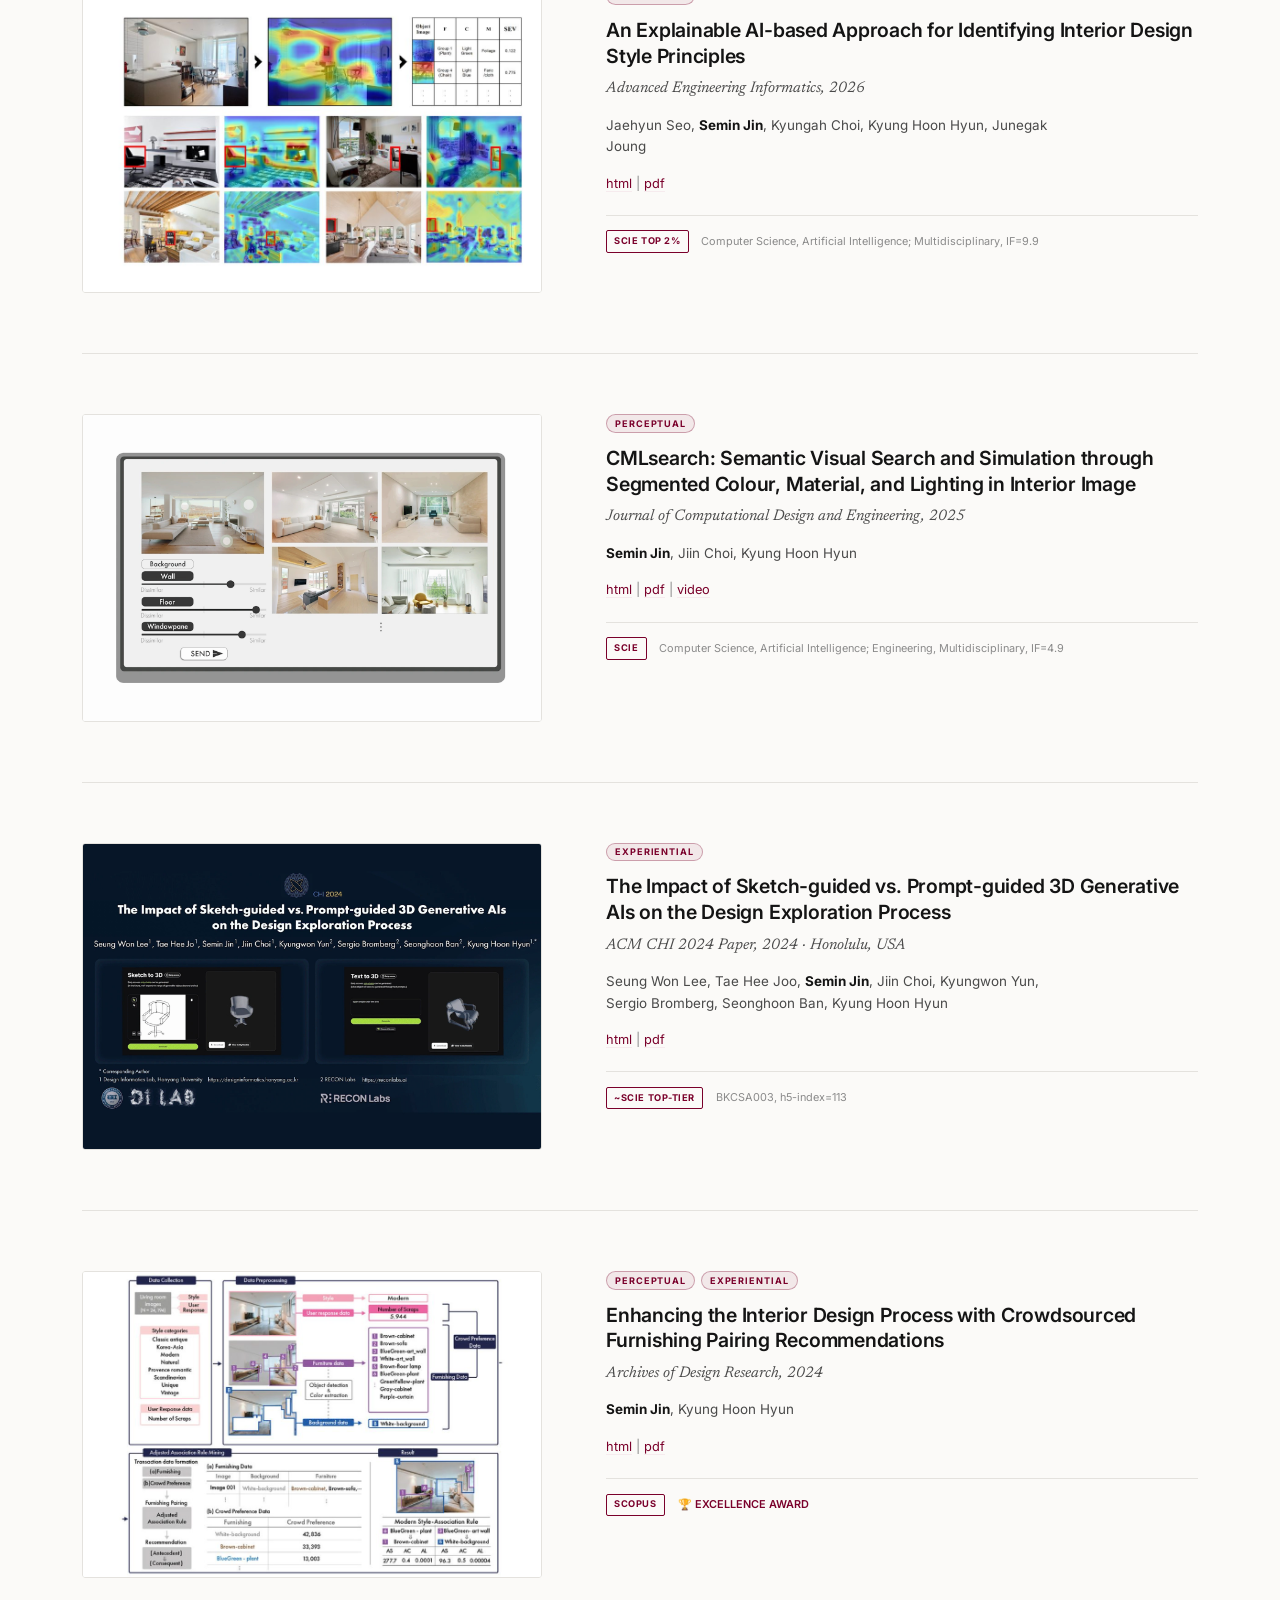
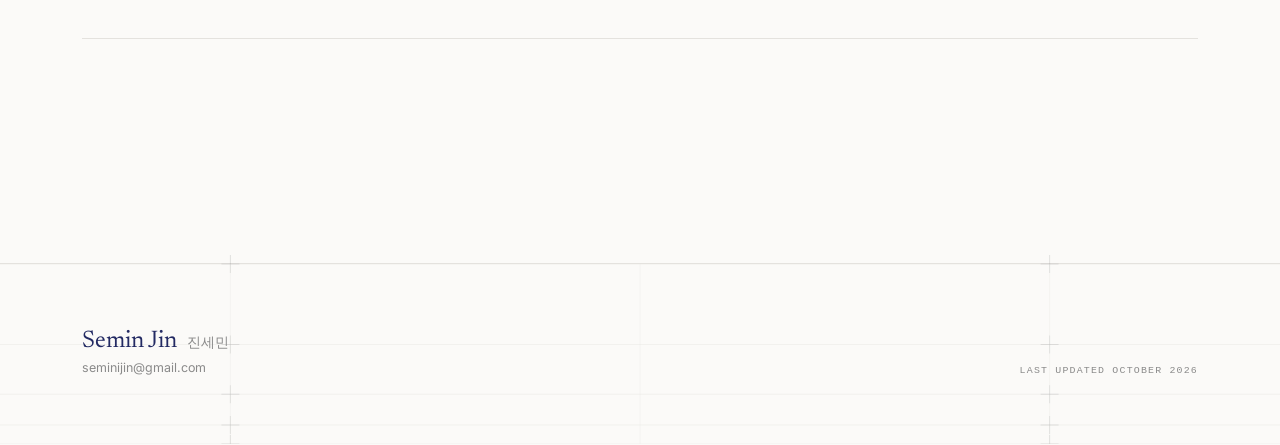
==== commit 2664b183: "Hero: one-line serif name, clearer type and spacing hierarchy; add Korean name and search metadata -" ====
--- a/index.html
+++ b/index.html
@@ -3,12 +3,36 @@
 <head>
 <meta charset="utf-8">
 <meta name="viewport" content="width=device-width, initial-scale=1">
-<title>Semin Jin</title>
-<meta name="description" content="Semin Jin — Post-doctoral researcher in Interior Architecture Design at Hanyang University. AI design computing and human-centered design evaluation.">
+<title>Semin Jin 진세민</title>
+<meta name="description" content="Semin Jin (진세민) — Postdoctoral researcher in Interior Architecture Design at Hanyang University, Seoul. AI design computing and human-centered design evaluation.">
+<link rel="canonical" href="https://seminjin.com/">
+<meta property="og:type" content="profile">
+<meta property="og:title" content="Semin Jin 진세민">
+<meta property="og:description" content="Postdoctoral researcher at Hanyang University. AI design computing and human-centered design evaluation.">
+<meta property="og:url" content="https://seminjin.com/">
+<meta property="og:image" content="https://seminjin.com/assets/img/profile.jpg">
+<script type="application/ld+json">
+{
+  "@context": "https://schema.org",
+  "@type": "Person",
+  "name": "Semin Jin",
+  "alternateName": "진세민",
+  "url": "https://seminjin.com/",
+  "image": "https://seminjin.com/assets/img/profile.jpg",
+  "jobTitle": "Postdoctoral Researcher",
+  "affiliation": { "@type": "CollegeOrUniversity", "name": "Hanyang University", "alternateName": "한양대학교" },
+  "knowsAbout": ["AI design computing", "Human-centered design evaluation", "Interior architecture", "Human-AI interaction"],
+  "sameAs": [
+    "https://scholar.google.com/citations?user=jY6BdQMAAAAJ",
+    "https://www.linkedin.com/in/semin-jin-0b907b2ab",
+    "https://github.com/SeminJin"
+  ]
+}
+</script>
 <link rel="preconnect" href="https://fonts.googleapis.com">
 <link rel="preconnect" href="https://fonts.gstatic.com" crossorigin>
 <link href="https://fonts.googleapis.com/css2?family=Inter:wght@400;500;600;700&family=Newsreader:ital,wght@0,400;0,500;1,400&display=swap" rel="stylesheet">
-<link rel="stylesheet" href="assets/css/style.css?v=261020b">
+<link rel="stylesheet" href="assets/css/style.css?v=261020d">
 <!-- Google tag (gtag.js) -->
 <script async src="https://www.googletagmanager.com/gtag/js?id=G-CXLMQJCP3H"></script>
 <script>
@@ -51,8 +75,8 @@
 
 <footer class="foot" id="foot"></footer>
 
-<script src="data/site.js?v=261020b"></script>
-<script src="assets/js/hero.js?v=261020b"></script>
-<script src="assets/js/app.js?v=261020b"></script>
+<script src="data/site.js?v=261020d"></script>
+<script src="assets/js/hero.js?v=261020d"></script>
+<script src="assets/js/app.js?v=261020d"></script>
 </body>
 </html>
--- a/assets/css/style.css
+++ b/assets/css/style.css
@@ -370,53 +370,50 @@
   .hero{grid-template-columns:1fr; min-height:0; row-gap:var(--sp-m); padding:var(--sp-m)}
 }
 
-/* ---------- 왼쪽 : 촘촘하게 ---------- */
-.hero-text{display:flex; flex-direction:column; gap:1.9rem}
-.id-block{display:grid; gap:1rem}
-.hero-eyebrow{
-  margin:0; font-family:var(--mono); font-size:.66rem; letter-spacing:.2em;
-  text-transform:uppercase; color:var(--point); line-height:1.7;
-}
-@media (max-width:720px){.hero-eyebrow{font-size:.58rem; letter-spacing:.13em}}
+/* ---------- 왼쪽 텍스트 ----------
+   글꼴: 세리프 = 이름·연구 소개(목소리) / 산세리프 = 사실 정보 / 모노 = 라벨
+   색  : 남색 = 이름 / ink = 소개 문장 / ink-2 = 사실 정보 / ink-3 = 날짜 / point = 라벨·본문 링크
+   크기: 라벨 .66rem · 정보 .875rem · 소개 1.3rem · 이름
+   여백: 라벨→내용 .75rem · 역할 사이 1.5rem · 덩어리 사이 3rem */
+.hero-text{display:flex; flex-direction:column; gap:clamp(2rem,5.5vh,3rem); max-width:34rem}
+/* 라벨은 인체 그림보다 위에 있어 넓은 화면에선 단 폭을 넘어가도 겹치지 않는다 — 한 줄 유지 */
+@media (min-width:981px){.intro .hero-label{white-space:nowrap}}
+.intro{display:grid; justify-items:start}
+.hero-label{
+  margin:0; font-family:var(--mono); font-size:.66rem; font-weight:400; letter-spacing:.18em;
+  text-transform:uppercase; color:var(--point); line-height:1.6;
+}
+@media (max-width:720px){.hero-label{font-size:.6rem; letter-spacing:.14em}}
 .hero-name{
   font-family:var(--serif); font-weight:400;
-  font-size:clamp(3rem,6.4vw,5.2rem); line-height:.9;
-  letter-spacing:-.03em; margin:0; color:var(--navy);
-}
-.hero-name em{font-style:italic; color:var(--point)}
-
-.who-block{display:grid; gap:.7rem}
-.hero-bio{
-  font-family:var(--serif); font-size:1.08rem; line-height:1.55;
-  color:var(--ink-2); margin:0; max-width:44ch;
-}
-.hero-bio b{color:var(--ink); font-weight:500}
-.hero-bio a{color:var(--point); text-decoration:none; border-bottom:1px solid var(--accent-soft)}
-.hero-bio a:hover{border-bottom-color:var(--point)}
-.hero-statement{
-  margin:0; font-size:.86rem; line-height:1.62; color:var(--ink-3);
-  max-width:46ch; padding-left:.85rem; border-left:1px solid var(--line);
-}
-.hero-contact{display:flex; flex-wrap:wrap; gap:.35rem 1.2rem; font-size:.82rem}
+  font-size:clamp(3rem,6.4vw,5.2rem); line-height:.95;
+  letter-spacing:-.03em; margin:.75rem 0 0; color:var(--navy); white-space:nowrap;
+}
+.hero-lede{
+  margin:1.5rem 0 0; font-family:var(--serif); font-size:clamp(1.15rem,1.6vw,1.3rem); line-height:1.42;
+  color:var(--ink); max-width:30ch; text-wrap:pretty;
+}
+.hero-affil{margin:1.5rem 0 0; font-size:.875rem; line-height:1.6; color:var(--ink-2); max-width:44ch}
+.hero-affil a{color:var(--point); text-decoration:none; border-bottom:1px solid var(--accent-soft)}
+.hero-affil a:hover{border-bottom-color:var(--point)}
+/* 따로 놓인 링크 목록은 위치만으로 링크임이 보이므로 ink-2, 올리면 point */
+/* 연락처 4개는 두 종류(이메일 · 프로필)라 두 줄로 나눠 세운다 — 폭에 따라 하나만 떨어지지 않게 */
+.hero-contact{display:grid; grid-template-columns:repeat(2,max-content); justify-content:start; gap:.25rem 1.5rem; margin-top:.75rem; font-size:.875rem}
 .hero-contact a{
-  color:var(--ink-3); text-decoration:none;
+  color:var(--ink-2); text-decoration:none;
   border-bottom:1px solid transparent; transition:color .18s,border-color .18s;
 }
 .hero-contact a:hover{color:var(--point); border-bottom-color:var(--point)}
 
-.news-h{
-  margin:0 0 .6rem; color:var(--point);
-  font-family:var(--mono); font-size:.64rem; font-weight:700;
-  letter-spacing:.18em; text-transform:uppercase;
-}
-.news-block ul{margin:0; padding:0; display:grid; gap:.2rem}
+.news-block{display:grid; gap:.75rem}
+.news-block ul{margin:0; padding:0; display:grid; gap:.35rem}
 .news-block li{
-  list-style:none; display:grid; grid-template-columns:4.6rem 1fr; gap:.65rem;
-  color:var(--ink-2); font-size:.8rem; line-height:1.45;
-}
-.news-block .d{color:var(--ink-3); font-variant-numeric:tabular-nums; font-size:.73rem}
+  list-style:none; display:grid; grid-template-columns:5.25rem minmax(0,1fr); gap:.75rem;
+  color:var(--ink-2); font-size:.875rem; line-height:1.5;
+}
+.news-block .d{color:var(--ink-3); font-variant-numeric:tabular-nums}
 .news-block .t{display:block}
-.news-block b{color:var(--ink); font-weight:600}
+.news-block b{color:var(--ink); font-weight:500}
 
 /* ---------- 가운데 레일 : 짧게, 미디어에 맞춰 ---------- */
 .lens-rail{position:relative; width:var(--rail-w); height:clamp(300px,46svh,440px)}
@@ -557,6 +554,7 @@
   .foot-inner{flex-direction:column; align-items:flex-start; gap:.9rem}
 }
 .foot-id{display:grid; gap:.3rem}
+.foot-ko{margin-left:.35em; font-family:var(--sans); font-size:.6em; letter-spacing:0; color:var(--ink-3)}
 .foot-name{
   font-family:var(--serif); font-size:1.5rem; color:var(--navy); line-height:1;
 }
@@ -582,14 +580,10 @@
   }
 
   /* ── 왼쪽 덩어리들 ── */
-  .hero-text{gap:1.7rem}                  /* 그룹 사이 */
-  .id-block{gap:.7rem}                    /* 눈썹 ↔ 이름 : 한 덩어리 */
+  .hero-text{gap:2.5rem; max-width:none} /* 덩어리 사이 — 데스크탑보다 한 단계 좁게 */
   .hero-name{font-size:clamp(2.6rem,13vw,3.6rem)}
-  .who-block{gap:.75rem}                  /* 소개 ↔ 철학 ↔ 연락처 */
-  .hero-statement{font-size:.82rem; padding-left:.7rem}
-  .hero-contact{gap:.4rem 1rem; font-size:.78rem}
-  .news-block ul{gap:.4rem}
-  .news-h{margin-bottom:.55rem}
+  .hero-lede{font-size:1.15rem; margin-top:1.25rem}
+  .hero-affil{margin-top:1.25rem}
 
   /* ── 가운데: 가로 레일 ── */
   .lens-rail{
@@ -632,5 +626,5 @@
     align-items:baseline; padding-top:.45rem; border-top:1px solid var(--line);
   }
   .axis.on{border-top-color:var(--point)}
-  .hero-news li{grid-template-columns:4.2rem 1fr; gap:.5rem}
-}
+  .news-block li{grid-template-columns:4.75rem minmax(0,1fr); gap:.6rem}
+}
